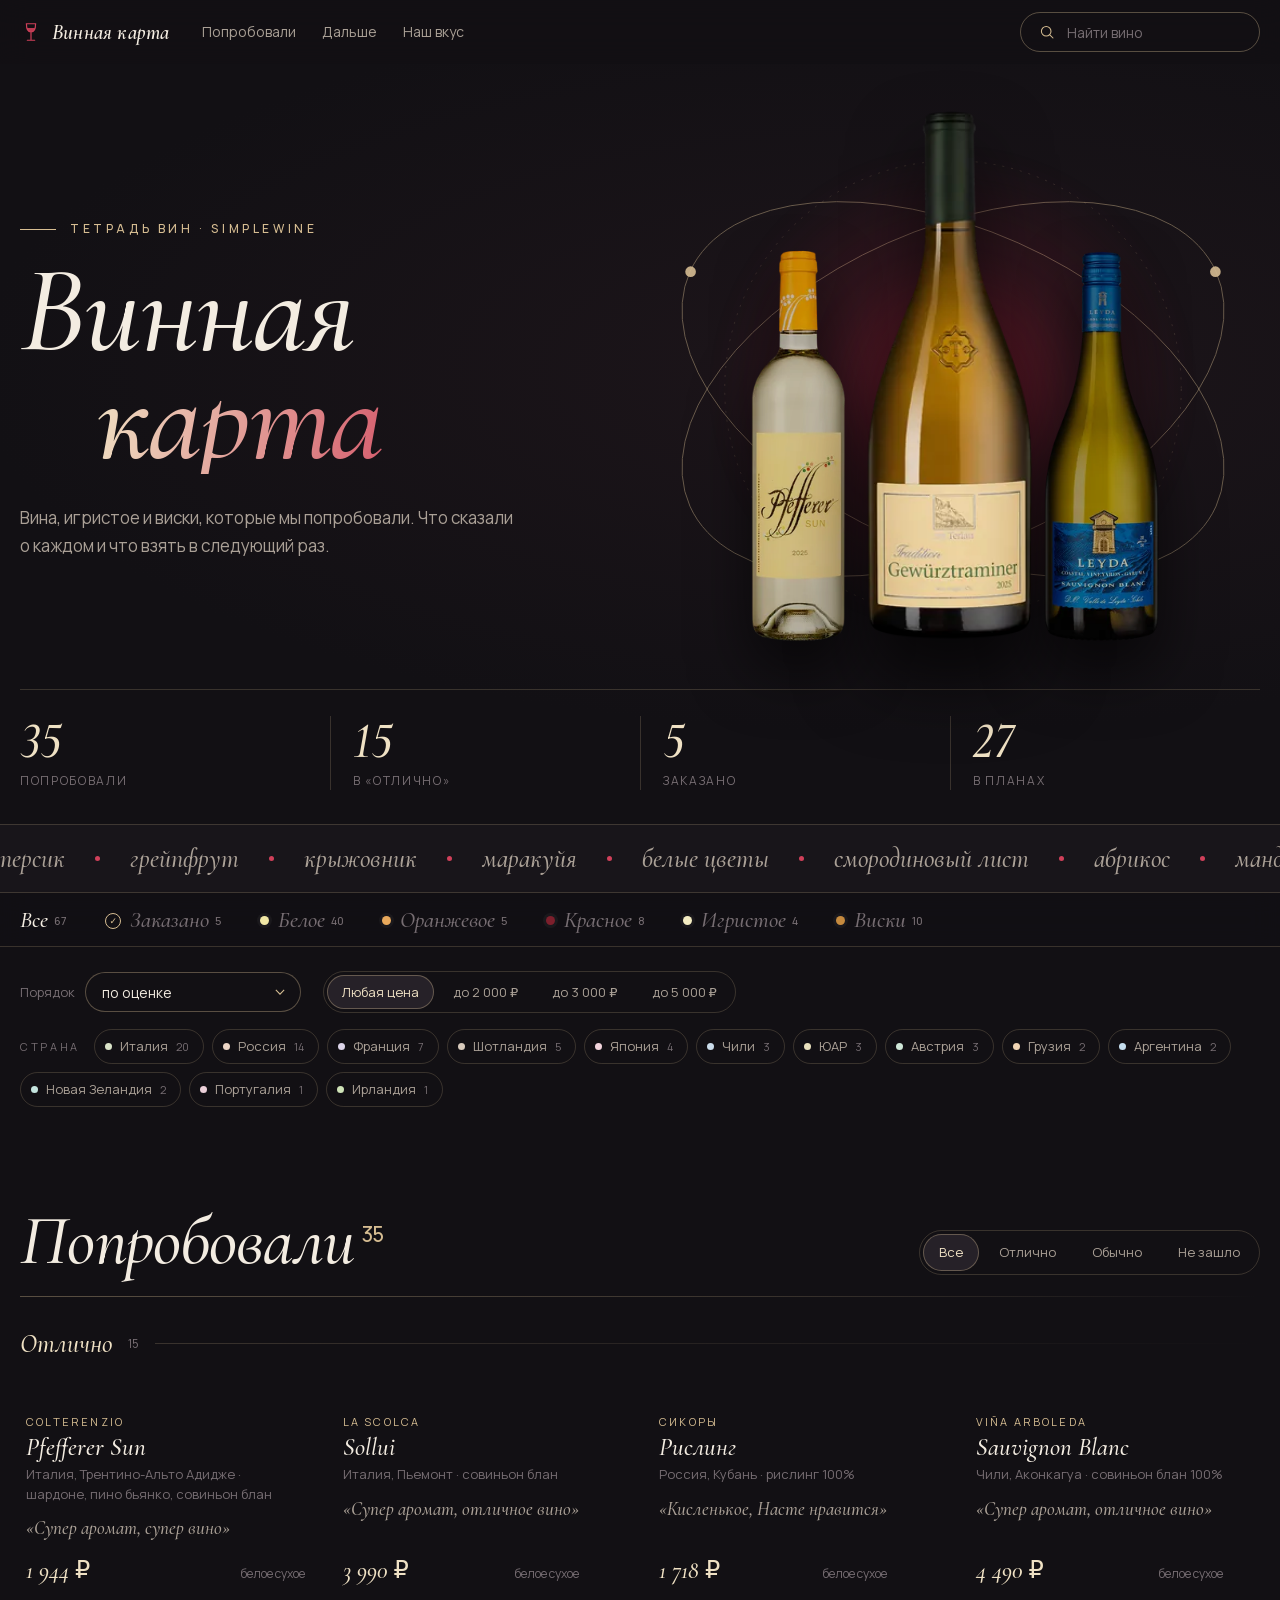
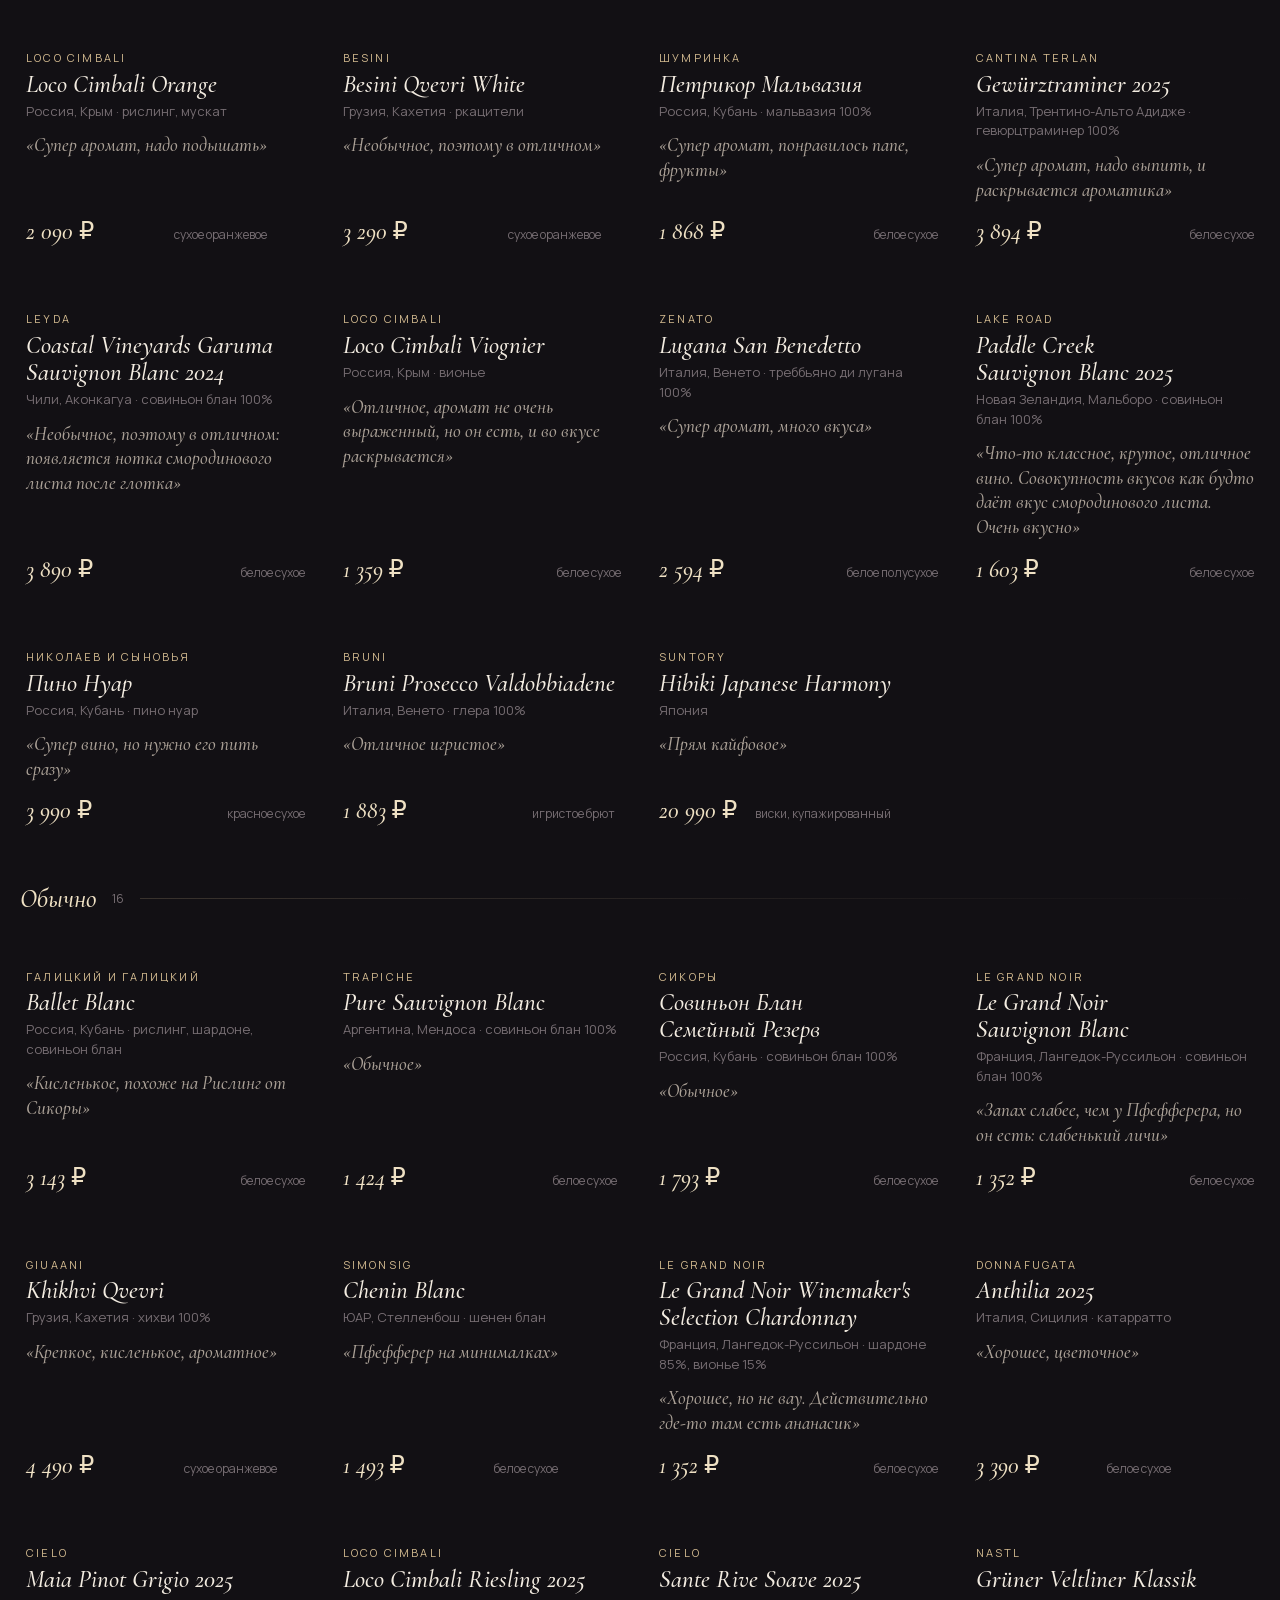
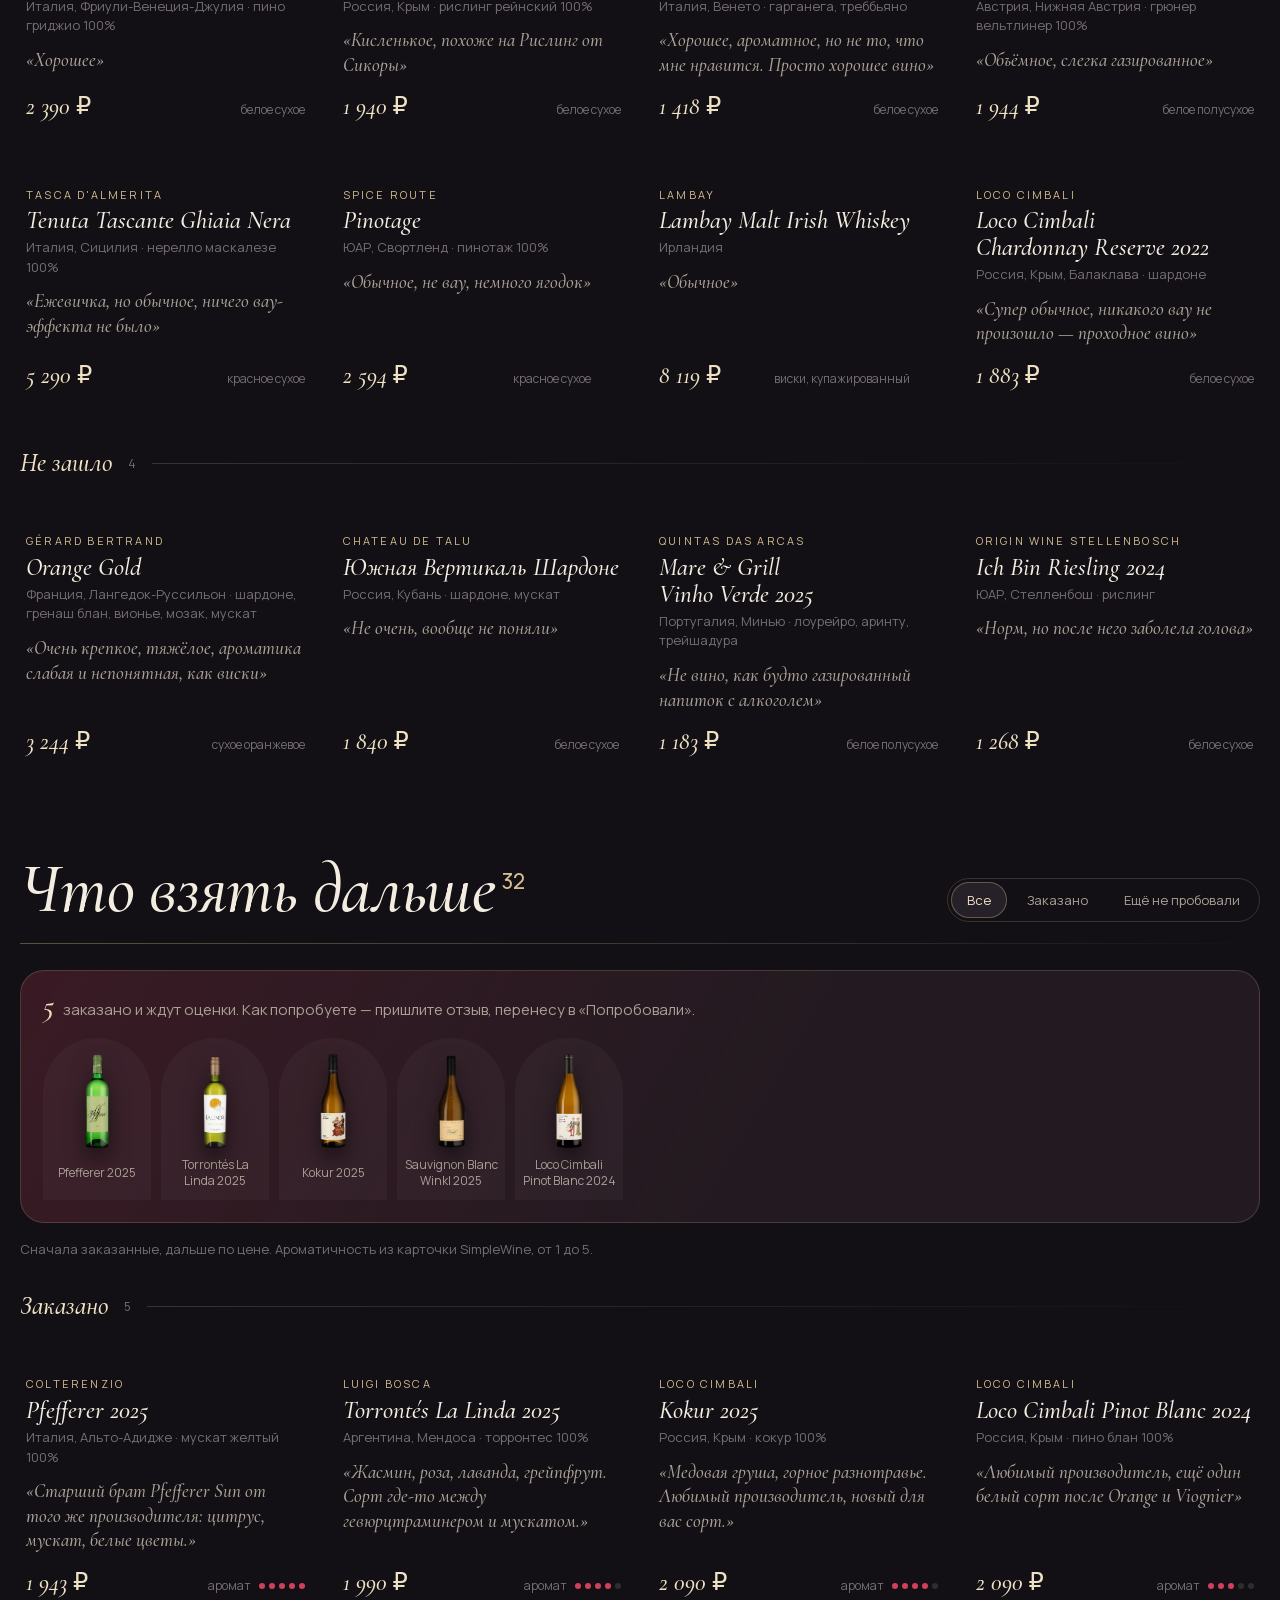
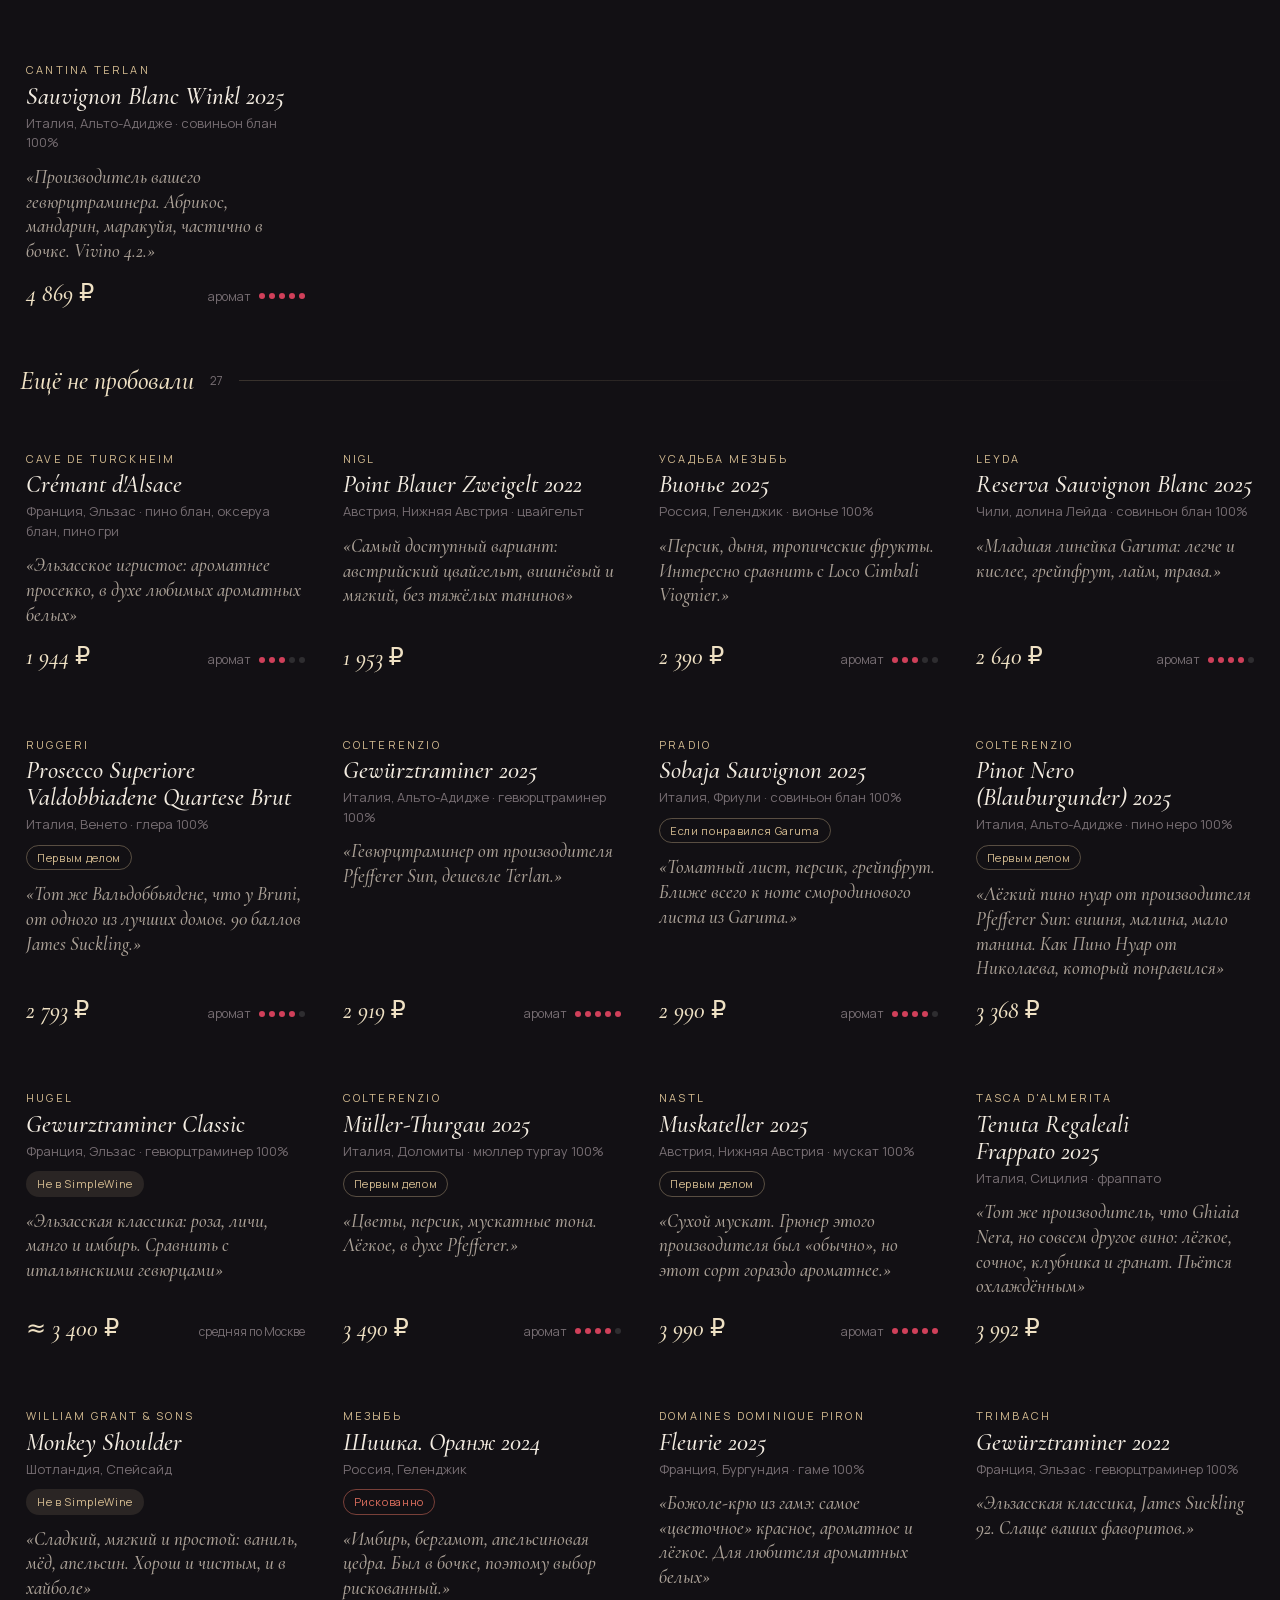
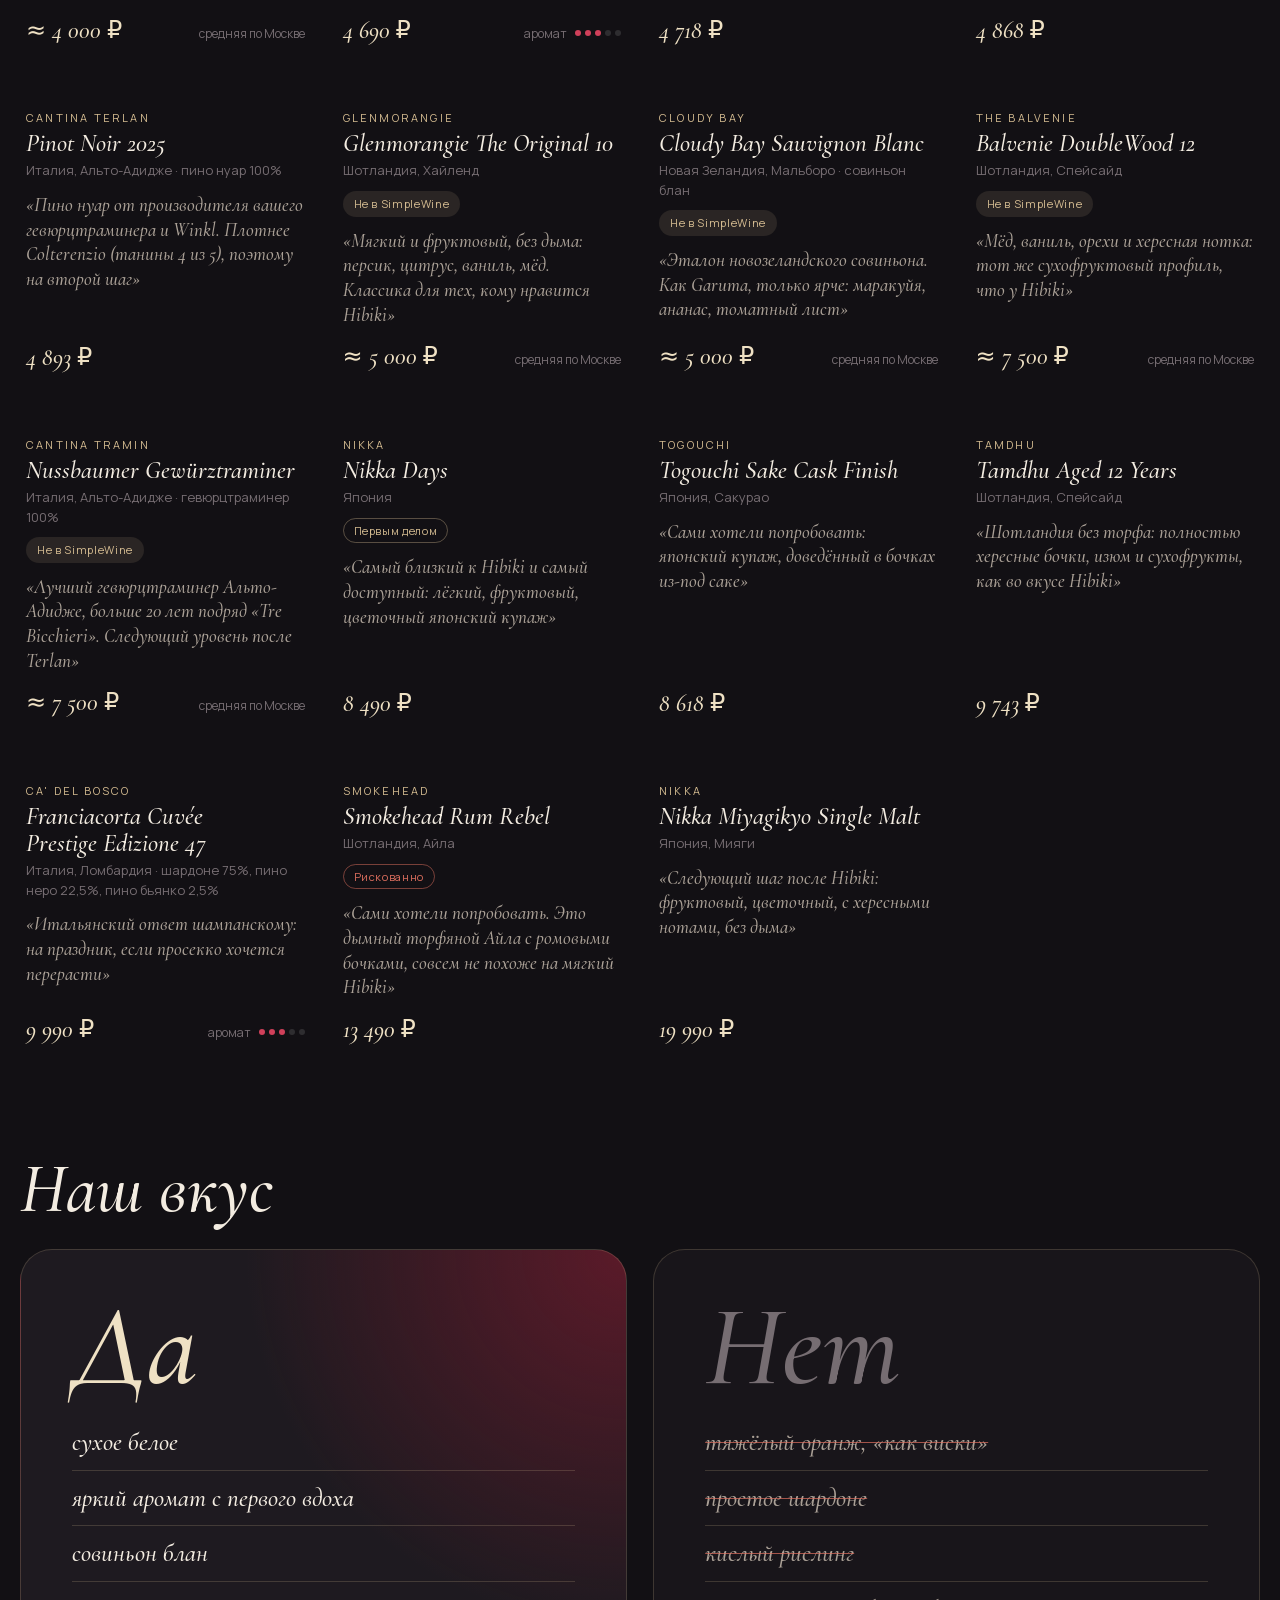
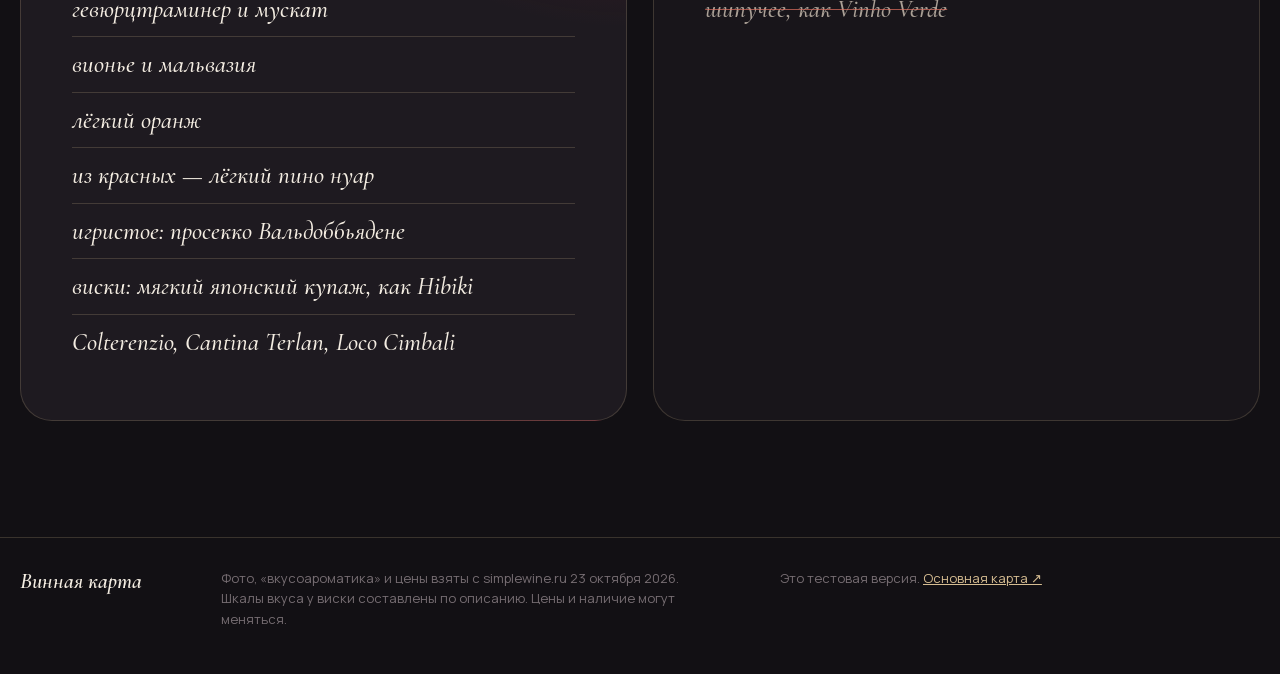
==== test/index.html @ 962bd0fb "Тестовый вариант «Рубин» в /test/: тёмный фон, рубиновое свечение, арки и орбиты Основная карта не т" ====
<!doctype html>
<html lang="ru">
<head>
<meta charset="utf-8">
<meta name="viewport" content="width=device-width, initial-scale=1, viewport-fit=cover">
<title>Винная карта · тест</title>
<meta name="robots" content="noindex">
<meta name="description" content="Тестовая версия тетради вин: тёмная, рубиновая.">
<meta name="theme-color" content="#121014">
<link rel="icon" href="../icons/icon.svg" type="image/svg+xml">
<link rel="icon" href="../icons/favicon-32.png" sizes="32x32" type="image/png">
<link rel="apple-touch-icon" href="../icons/apple-touch-icon.png">
<meta name="apple-mobile-web-app-status-bar-style" content="black-translucent">
<link rel="stylesheet" href="../assets/fonts.css">
<link rel="stylesheet" href="style.css">
</head>
<body>

<header class="bar">
  <div class="bar__in">
    <a class="logo" href="#top"><svg viewBox="0 0 24 24" aria-hidden="true"><path d="M7 3h10c0 6-1.6 9-5 9s-5-3-5-9Z M12 12v8 M8 21h8" fill="none" stroke="currentColor" stroke-width="1.3" stroke-linecap="round"/><path d="M7.6 7.5h8.8c-.5 2.9-1.9 4.5-4.4 4.5s-3.9-1.6-4.4-4.5Z" fill="currentColor" opacity=".9"/></svg>Винная карта</a>
    <nav class="bar__nav" aria-label="Разделы">
      <a href="#tried">Попробовали</a>
      <a href="#next">Дальше</a>
      <a href="#taste">Наш вкус</a>
    </nav>
    <label class="find">
      <svg viewBox="0 0 20 20" aria-hidden="true"><circle cx="9" cy="9" r="6" fill="none" stroke="currentColor" stroke-width="1.3"/><path d="m13.5 13.5 4 4" stroke="currentColor" stroke-width="1.3" stroke-linecap="round"/></svg>
      <input id="q" type="search" placeholder="Найти вино" aria-label="Поиск по сорту, стране, винодельне">
    </label>
  </div>
</header>

<main id="top">
  <section class="hero" aria-label="Винная карта">
    <div class="hero__in">
      <div class="hero__text">
        <p class="eyebrow">Тетрадь вин · SimpleWine</p>
        <h1 class="hero__title">Винная<br><em>карта</em></h1>
        <p class="hero__lede">Вина, игристое и&nbsp;виски, которые мы попробовали. Что сказали о&nbsp;каждом и&nbsp;что взять в&nbsp;следующий раз.</p>
      </div>
      <div class="hero__stage">
        <svg class="orbits" viewBox="0 0 600 600" aria-hidden="true">
          <g class="orbits__spin">
            <ellipse cx="300" cy="300" rx="270" ry="150" transform="rotate(-24 300 300)"/>
            <ellipse cx="300" cy="300" rx="270" ry="150" transform="rotate(24 300 300)"/>
            <circle cx="300" cy="300" r="214" class="orbits__thin"/>
            <circle cx="54" cy="190" r="5" class="orbits__dot"/>
            <circle cx="546" cy="190" r="5" class="orbits__dot"/>
            <circle cx="300" cy="86" r="3.5" class="orbits__dot"/>
            <circle cx="300" cy="514" r="3.5" class="orbits__dot"/>
          </g>
        </svg>
        <div class="hero__glow" aria-hidden="true"></div>
        <div class="hero__bottles" id="heroBottles"></div>
      </div>
      <dl class="stats">
        <div><dd data-count="tried"></dd><dt>попробовали</dt></div>
        <div><dd data-count="ok"></dd><dt>в «Отлично»</dt></div>
        <div><dd data-count="ord"></dd><dt>заказано</dt></div>
        <div><dd data-count="next"></dd><dt>в планах</dt></div>
      </dl>
    </div>
  </section>

  <div class="ticker" aria-hidden="true"><div class="ticker__track" id="ticker"></div></div>

  <nav class="cats" aria-label="Категории"><div class="cats__in" id="cats" role="group"></div></nav>
  <div class="tools">
    <button type="button" class="tools__country" id="countryToggle" aria-expanded="false" aria-controls="countries">Страна<span id="countryNow"></span><i aria-hidden="true">▾</i></button>
    <label class="tools__sort"><span>Порядок</span>
      <select id="sort">
        <option value="mark">по оценке</option>
        <option value="cheap">сначала дешевле</option>
        <option value="dear">сначала дороже</option>
        <option value="crowd">по рейтингу SimpleWine</option>
      </select>
    </label>
    <div class="tools__price" id="price" role="group" aria-label="Цена">
      <button type="button" data-p="0" aria-pressed="true">Любая<span> цена</span></button>
      <button type="button" data-p="2000" aria-pressed="false">до 2&nbsp;000<span>&nbsp;₽</span></button>
      <button type="button" data-p="3000" aria-pressed="false">до 3&nbsp;000<span>&nbsp;₽</span></button>
      <button type="button" data-p="5000" aria-pressed="false">до 5&nbsp;000<span>&nbsp;₽</span></button>
    </div>
  </div>
  <div class="countries" id="countries" role="group" aria-label="Фильтр по стране"></div>

  <section class="sect" id="tried" aria-labelledby="h-tried">
    <header class="sect__head">
      <h2 id="h-tried">Попробовали<sup data-count="tried"></sup></h2>
      <div class="pills" role="group" aria-label="Фильтр по оценке" data-for="tried">
        <button type="button" data-f="all" aria-pressed="true">Все</button>
        <button type="button" data-f="ok" aria-pressed="false">Отлично</button>
        <button type="button" data-f="mid" aria-pressed="false">Обычно</button>
        <button type="button" data-f="bad" aria-pressed="false">Не зашло</button>
      </div>
    </header>
    <div class="wall" id="wall-tried"></div>
    <p class="none" id="none-tried" hidden>Ничего не нашлось. Попробуйте другой запрос или страну.</p>
  </section>

  <section class="sect" id="next" aria-labelledby="h-next">
    <header class="sect__head">
      <h2 id="h-next">Что взять дальше<sup data-count="plan"></sup></h2>
      <div class="pills" role="group" aria-label="Фильтр по статусу" data-for="next">
        <button type="button" data-f="all" aria-pressed="true">Все</button>
        <button type="button" data-f="ord" aria-pressed="false">Заказано</button>
        <button type="button" data-f="next" aria-pressed="false">Ещё не пробовали</button>
      </div>
    </header>
    <div class="await" id="await"></div>
    <p class="sect__note">Сначала заказанные, дальше по цене. Ароматичность из карточки SimpleWine, от 1 до 5.</p>
    <div class="wall" id="wall-next"></div>
    <p class="none" id="none-next" hidden>Ничего не нашлось. Попробуйте другой запрос или страну.</p>
  </section>

  <section class="taste" id="taste" aria-labelledby="h-taste">
    <h2 id="h-taste" class="taste__h">Наш вкус</h2>
    <div class="taste__col taste__col--yes">
      <p class="taste__big">Да</p>
      <ul>
        <li>сухое белое</li><li>яркий аромат с первого вдоха</li><li>совиньон блан</li><li>гевюрцтраминер и мускат</li><li>вионье и мальвазия</li><li>лёгкий оранж</li><li>из красных — лёгкий пино нуар</li><li>игристое: просекко Вальдоббьядене</li><li>виски: мягкий японский купаж, как Hibiki</li><li>Colterenzio, Cantina Terlan, Loco Cimbali</li>
      </ul>
    </div>
    <div class="taste__col taste__col--no">
      <p class="taste__big">Нет</p>
      <ul>
        <li>тяжёлый оранж, «как виски»</li><li>простое шардоне</li><li>кислый рислинг</li><li>шипучее, как Vinho Verde</li>
      </ul>
    </div>
  </section>

  <footer class="end">
    <p class="end__mark">Винная карта</p>
    <p>Фото, «вкусоароматика» и цены взяты с simplewine.ru 23&nbsp;октября 2026. Шкалы вкуса у виски составлены по описанию. Цены и наличие могут меняться.</p>
    <p class="end__test">Это тестовая версия. <a href="../">Основная карта ↗</a></p>
  </footer>
</main>

<div class="sheet" id="sheet" hidden>
  <div class="sheet__scrim" data-close></div>
  <article class="sheet__card" role="dialog" aria-modal="true" aria-labelledby="sheetName">
    <div class="sheet__top">
      <div class="sheet__nav">
        <button type="button" id="sheetPrev" aria-label="Предыдущее вино">‹</button>
        <span id="sheetPos"></span>
        <button type="button" id="sheetNext" aria-label="Следующее вино">›</button>
      </div>
      <button class="sheet__x" type="button" data-close aria-label="Закрыть">×</button>
    </div>
    <div class="sheet__media" id="sheetMedia">
      <div class="sheet__main"><img id="sheetImg" alt=""></div>
      <div class="sheet__views" id="sheetViews"></div>
    </div>
    <div class="sheet__info" id="sheetInfo"></div>
  </article>
</div>

<script src="../assets/wines.js"></script>
<script>
  // Тест лежит в подпапке: картинки берём из общей ../img/, логику — из основного app.js.
  (window.WINES || []).forEach(function (w) {
    for (var k in w.img) if (w.img[k] && !/^(https?:|\.\.\/)/.test(w.img[k])) w.img[k] = '../' + w.img[k];
  });
</script>
<script src="../assets/app.js"></script>
</body>
</html>
---- assets/fonts.css ----
/* Шрифты лежат на самом сайте: без Google Fonts страница не ждёт внешний сервер (на айфоне с VPN был белый экран) */
@font-face {
  font-family: 'Cormorant Garamond';
  font-style: italic;
  font-weight: 500;
  font-display: swap;
  src: url(../fonts/cormorant-cyrillic-0.woff2) format('woff2');
  unicode-range: U+0301, U+0400-045F, U+0490-0491, U+04B0-04B1, U+2116;
}
@font-face {
  font-family: 'Cormorant Garamond';
  font-style: italic;
  font-weight: 500;
  font-display: swap;
  src: url(../fonts/cormorant-latin-1.woff2) format('woff2');
  unicode-range: U+0000-00FF, U+0131, U+0152-0153, U+02BB-02BC, U+02C6, U+02DA, U+02DC, U+0304, U+0308, U+0329, U+2000-206F, U+20AC, U+2122, U+2191, U+2193, U+2212, U+2215, U+FEFF, U+FFFD;
}
@font-face {
  font-family: 'Cormorant Garamond';
  font-style: italic;
  font-weight: 600;
  font-display: swap;
  src: url(../fonts/cormorant-cyrillic-0.woff2) format('woff2');
  unicode-range: U+0301, U+0400-045F, U+0490-0491, U+04B0-04B1, U+2116;
}
@font-face {
  font-family: 'Cormorant Garamond';
  font-style: italic;
  font-weight: 600;
  font-display: swap;
  src: url(../fonts/cormorant-latin-1.woff2) format('woff2');
  unicode-range: U+0000-00FF, U+0131, U+0152-0153, U+02BB-02BC, U+02C6, U+02DA, U+02DC, U+0304, U+0308, U+0329, U+2000-206F, U+20AC, U+2122, U+2191, U+2193, U+2212, U+2215, U+FEFF, U+FFFD;
}
@font-face {
  font-family: 'Manrope';
  font-style: normal;
  font-weight: 400;
  font-display: swap;
  src: url(../fonts/manrope-cyrillic-2.woff2) format('woff2');
  unicode-range: U+0301, U+0400-045F, U+0490-0491, U+04B0-04B1, U+2116;
}
@font-face {
  font-family: 'Manrope';
  font-style: normal;
  font-weight: 400;
  font-display: swap;
  src: url(../fonts/manrope-latin-3.woff2) format('woff2');
  unicode-range: U+0000-00FF, U+0131, U+0152-0153, U+02BB-02BC, U+02C6, U+02DA, U+02DC, U+0304, U+0308, U+0329, U+2000-206F, U+20AC, U+2122, U+2191, U+2193, U+2212, U+2215, U+FEFF, U+FFFD;
}
@font-face {
  font-family: 'Manrope';
  font-style: normal;
  font-weight: 500;
  font-display: swap;
  src: url(../fonts/manrope-cyrillic-2.woff2) format('woff2');
  unicode-range: U+0301, U+0400-045F, U+0490-0491, U+04B0-04B1, U+2116;
}
@font-face {
  font-family: 'Manrope';
  font-style: normal;
  font-weight: 500;
  font-display: swap;
  src: url(../fonts/manrope-latin-3.woff2) format('woff2');
  unicode-range: U+0000-00FF, U+0131, U+0152-0153, U+02BB-02BC, U+02C6, U+02DA, U+02DC, U+0304, U+0308, U+0329, U+2000-206F, U+20AC, U+2122, U+2191, U+2193, U+2212, U+2215, U+FEFF, U+FFFD;
}
@font-face {
  font-family: 'Manrope';
  font-style: normal;
  font-weight: 600;
  font-display: swap;
  src: url(../fonts/manrope-cyrillic-2.woff2) format('woff2');
  unicode-range: U+0301, U+0400-045F, U+0490-0491, U+04B0-04B1, U+2116;
}
@font-face {
  font-family: 'Manrope';
  font-style: normal;
  font-weight: 600;
  font-display: swap;
  src: url(../fonts/manrope-latin-3.woff2) format('woff2');
  unicode-range: U+0000-00FF, U+0131, U+0152-0153, U+02BB-02BC, U+02C6, U+02DA, U+02DC, U+0304, U+0308, U+0329, U+2000-206F, U+20AC, U+2122, U+2191, U+2193, U+2212, U+2215, U+FEFF, U+FFFD;
}
@font-face {
  font-family: 'Manrope';
  font-style: normal;
  font-weight: 700;
  font-display: swap;
  src: url(../fonts/manrope-cyrillic-2.woff2) format('woff2');
  unicode-range: U+0301, U+0400-045F, U+0490-0491, U+04B0-04B1, U+2116;
}
@font-face {
  font-family: 'Manrope';
  font-style: normal;
  font-weight: 700;
  font-display: swap;
  src: url(../fonts/manrope-latin-3.woff2) format('woff2');
  unicode-range: U+0000-00FF, U+0131, U+0152-0153, U+02BB-02BC, U+02C6, U+02DA, U+02DC, U+0304, U+0308, U+0329, U+2000-206F, U+20AC, U+2122, U+2191, U+2193, U+2212, U+2215, U+FEFF, U+FFFD;
}
@font-face {
  font-family: 'Unbounded';
  font-style: normal;
  font-weight: 400;
  font-display: swap;
  src: url(../fonts/unbounded-cyrillic-4.woff2) format('woff2');
  unicode-range: U+0301, U+0400-045F, U+0490-0491, U+04B0-04B1, U+2116;
}
@font-face {
  font-family: 'Unbounded';
  font-style: normal;
  font-weight: 400;
  font-display: swap;
  src: url(../fonts/unbounded-latin-5.woff2) format('woff2');
  unicode-range: U+0000-00FF, U+0131, U+0152-0153, U+02BB-02BC, U+02C6, U+02DA, U+02DC, U+0304, U+0308, U+0329, U+2000-206F, U+20AC, U+2122, U+2191, U+2193, U+2212, U+2215, U+FEFF, U+FFFD;
}
@font-face {
  font-family: 'Unbounded';
  font-style: normal;
  font-weight: 600;
  font-display: swap;
  src: url(../fonts/unbounded-cyrillic-4.woff2) format('woff2');
  unicode-range: U+0301, U+0400-045F, U+0490-0491, U+04B0-04B1, U+2116;
}
@font-face {
  font-family: 'Unbounded';
  font-style: normal;
  font-weight: 600;
  font-display: swap;
  src: url(../fonts/unbounded-latin-5.woff2) format('woff2');
  unicode-range: U+0000-00FF, U+0131, U+0152-0153, U+02BB-02BC, U+02C6, U+02DA, U+02DC, U+0304, U+0308, U+0329, U+2000-206F, U+20AC, U+2122, U+2191, U+2193, U+2212, U+2215, U+FEFF, U+FFFD;
}
@font-face {
  font-family: 'Unbounded';
  font-style: normal;
  font-weight: 800;
  font-display: swap;
  src: url(../fonts/unbounded-cyrillic-4.woff2) format('woff2');
  unicode-range: U+0301, U+0400-045F, U+0490-0491, U+04B0-04B1, U+2116;
}
@font-face {
  font-family: 'Unbounded';
  font-style: normal;
  font-weight: 800;
  font-display: swap;
  src: url(../fonts/unbounded-latin-5.woff2) format('woff2');
  unicode-range: U+0000-00FF, U+0131, U+0152-0153, U+02BB-02BC, U+02C6, U+02DA, U+02DC, U+0304, U+0308, U+0329, U+2000-206F, U+20AC, U+2122, U+2191, U+2193, U+2212, U+2215, U+FEFF, U+FFFD;
}
---- test/style.css ----
/* Винная карта · тест «Рубин».
   Тёмный вечер, рубиновое свечение за бутылкой, тонкие шампань-линии.
   Формы мягкие: арки, эллипсы, никаких острых рамок. */
:root {
  --night: #121014;
  --night-2: #18151a;
  --panel: #1e1a20;
  --panel-2: #262128;
  --ruby: #9b1b33;
  --ruby-hi: #d0405a;
  --glow: rgba(165, 26, 52, .62);
  --champ: #d6bd92;
  --champ-2: #efe1c4;
  --cream: #f3ece1;
  --muted: #aaa096;
  --dim: #766d72;
  --rule: rgba(214, 189, 146, .2);
  --rule-2: rgba(214, 189, 146, .36);
  /* имена, которые использует общий app.js */
  --ink-3: var(--dim);
  --bottle: var(--champ);
  --ok: #e6c77d;
  --mid: #b9aea2;
  --bad: #e0705f;
  --serif: "Cormorant Garamond", "Segoe UI", -apple-system, system-ui, serif;
  --sans: "Manrope", "Segoe UI", system-ui, -apple-system, sans-serif;
  --gl: max(20px, env(safe-area-inset-left, 0px));
  --gr: max(20px, env(safe-area-inset-right, 0px));
  --arch: 999px 999px 20px 20px;
  --ease: cubic-bezier(.22, .7, .12, 1);
  color-scheme: dark;
}

*, *::before, *::after { box-sizing: border-box; }
[hidden] { display: none !important; }
html { scroll-behavior: smooth; scroll-padding-top: 140px; }
body { margin: 0; background: var(--night); color: var(--cream); font: 400 16px/1.6 var(--sans); -webkit-font-smoothing: antialiased; overflow-x: hidden; }
img { max-width: 100%; display: block; }
a { color: inherit; }
button { font: inherit; color: inherit; }
:focus-visible { outline: 1px solid var(--champ); outline-offset: 4px; border-radius: 6px; }
.sr { position: absolute; width: 1px; height: 1px; overflow: hidden; clip: rect(0 0 0 0); white-space: nowrap; }

/* ---------- верхняя панель ---------- */
.bar { position: sticky; top: 0; z-index: 30; padding-top: env(safe-area-inset-top, 0px); background: rgba(18, 16, 20, .78); backdrop-filter: blur(14px); -webkit-backdrop-filter: blur(14px); transition: box-shadow .4s; }
.bar.is-stuck { box-shadow: 0 1px 0 var(--rule); }
.bar__in { display: flex; align-items: center; gap: 32px; min-height: 64px; padding: 0 var(--gr) 0 var(--gl); max-width: 1320px; margin: 0 auto; }
.logo { display: flex; align-items: center; gap: 10px; font: 600 21px/1 var(--serif); letter-spacing: .01em; text-decoration: none; white-space: nowrap; color: var(--cream); }
.logo svg { width: 22px; height: 22px; color: var(--ruby-hi); }
.bar__nav { display: flex; gap: 26px; }
.bar__nav a { position: relative; text-decoration: none; font-size: 14px; color: var(--muted); transition: color .3s; }
.bar__nav a::after { content: ""; position: absolute; left: 0; right: 0; bottom: -6px; height: 1px; background: linear-gradient(90deg, transparent, var(--champ), transparent); opacity: 0; transition: opacity .3s; }
.bar__nav a:hover { color: var(--cream); }
.bar__nav a:hover::after { opacity: 1; }
.find { margin-left: auto; display: flex; align-items: center; gap: 10px; height: 40px; width: 240px; padding: 0 18px; border-radius: 999px; border: 1px solid var(--rule-2); color: var(--champ); min-width: 0; transition: border-color .3s, background .3s; }
.find svg { width: 16px; height: 16px; flex: none; }
.find input { width: 100%; min-width: 0; border: 0; outline: 0; background: none; color: var(--cream); font: 400 14px var(--sans); }
.find input::placeholder { color: var(--dim); }
.find:focus-within { border-color: var(--champ); background: rgba(214, 189, 146, .05); }

/* ---------- первый экран ---------- */
.hero { position: relative; overflow: hidden; padding: 0 var(--gr) 0 var(--gl); background: radial-gradient(120% 80% at 70% 40%, #1d151a 0%, var(--night) 60%); }
.hero__in {
  position: relative; max-width: 1320px; margin: 0 auto; min-height: min(760px, calc(100svh - 64px));
  display: grid; grid-template-columns: minmax(0, 1fr) minmax(0, 1.05fr); grid-template-rows: 1fr auto; align-items: center; column-gap: 40px;
}
.hero__text { padding: 56px 0 24px; }
.eyebrow { margin: 0 0 22px; font: 500 12px/1 var(--sans); letter-spacing: .3em; text-transform: uppercase; color: var(--champ); display: flex; align-items: center; gap: 14px; }
.eyebrow::before { content: ""; width: 36px; height: 1px; background: var(--champ); }
.hero__title { margin: 0; font: 500 clamp(64px, 9.6vw, 148px)/.88 var(--serif); letter-spacing: -.015em; color: var(--cream); }
.hero__title em { font-style: normal; display: inline-block; padding-left: .62em; color: var(--champ-2); background: linear-gradient(100deg, var(--champ-2) 20%, var(--ruby-hi) 120%); -webkit-background-clip: text; background-clip: text; -webkit-text-fill-color: transparent; }
.hero__lede { margin: 30px 0 0; max-width: 30em; color: var(--muted); font-size: 17px; line-height: 1.7; }

.hero__stage { position: relative; align-self: stretch; min-height: 460px; display: grid; place-items: center; }
.hero__glow { position: absolute; left: 50%; top: 52%; width: 78%; aspect-ratio: 1; transform: translate(-50%, -50%); border-radius: 50%; background: radial-gradient(closest-side, var(--glow), rgba(155, 27, 51, .18) 55%, transparent); filter: blur(8px); }
.orbits { position: absolute; left: 50%; top: 52%; width: min(108%, 640px); transform: translate(-50%, -50%); overflow: visible; }
.orbits ellipse, .orbits circle { fill: none; stroke: var(--champ); stroke-width: 1; opacity: .42; vector-effect: non-scaling-stroke; }
.orbits .orbits__thin { opacity: .16; stroke-dasharray: 2 7; }
.orbits .orbits__dot { fill: var(--champ); stroke: none; opacity: .9; }
.orbits__spin { transform-origin: 300px 300px; animation: spin 140s linear infinite; }
@keyframes spin { to { transform: rotate(360deg); } }
.hero__bottles { position: relative; z-index: 2; display: flex; align-items: flex-end; justify-content: center; height: min(540px, 70vh); }
.hero__bottles button { height: 100%; border: 0; padding: 0; background: none; cursor: pointer; display: flex; align-items: flex-end; }
.hero__bottles img { height: 74%; width: auto; filter: drop-shadow(0 30px 30px rgba(0, 0, 0, .6)) brightness(.82); transition: transform .9s var(--ease), filter .6s; }
.hero__bottles button:nth-child(1) { margin-right: -2%; }
.hero__bottles button:nth-child(3) { margin-left: -2%; }
.hero__bottles button:nth-child(2) { position: relative; z-index: 1; }
.hero__bottles button:nth-child(2) img { height: 100%; filter: drop-shadow(0 40px 36px rgba(0, 0, 0, .7)); }
.hero__bottles button:hover img { transform: translateY(-10px); filter: drop-shadow(0 40px 36px rgba(0, 0, 0, .7)) brightness(1); }

.stats { grid-column: 1 / -1; display: grid; grid-template-columns: repeat(4, minmax(0, 1fr)); margin: 0; padding: 26px 0 34px; border-top: 1px solid var(--rule); }
.stats div { display: grid; gap: 4px; padding-left: 22px; border-left: 1px solid var(--rule); }
.stats div:first-child { padding-left: 0; border-left: 0; }
.stats dd { margin: 0; font: 500 clamp(36px, 4vw, 54px)/1 var(--serif); color: var(--champ-2); }
.stats dt { font-size: 12px; letter-spacing: .14em; text-transform: uppercase; color: var(--dim); }

/* ---------- лента ароматов ---------- */
.ticker { overflow: hidden; padding-block: 18px; border-block: 1px solid var(--rule); background: var(--night-2); }
.ticker__track { display: flex; width: max-content; animation: tick 90s linear infinite; }
.ticker__track span { font: 500 clamp(20px, 2.2vw, 26px)/1.2 var(--serif); color: var(--muted); white-space: nowrap; padding-right: 30px; display: flex; align-items: center; gap: 30px; }
.ticker__track span::after { content: ""; width: 5px; height: 5px; border-radius: 50%; background: var(--ruby-hi); }
@keyframes tick { to { transform: translateX(-50%); } }

/* ---------- категории ---------- */
.cats { position: sticky; top: calc(env(safe-area-inset-top, 0px) + 64px); z-index: 25; background: rgba(18, 16, 20, .9); backdrop-filter: blur(14px); -webkit-backdrop-filter: blur(14px); border-bottom: 1px solid var(--rule); }
.cats__in { max-width: 1320px; margin: 0 auto; padding: 0 var(--gr) 0 var(--gl); display: flex; gap: clamp(20px, 3vw, 40px); overflow-x: auto; scrollbar-width: none; }
.cats__in::-webkit-scrollbar { display: none; }
.cats button {
  position: relative; flex: none; display: flex; align-items: center; gap: 9px; padding: 16px 0 14px; border: 0; background: none; cursor: pointer;
  font: 500 clamp(19px, 1.8vw, 23px)/1 var(--serif); color: var(--dim); transition: color .3s;
}
.cats button i { width: 9px; height: 9px; border-radius: 50%; background: var(--c); box-shadow: 0 0 0 3px rgba(255, 255, 255, .04); }
.cats button sup { font: 500 11px var(--sans); color: var(--dim); margin-left: -3px; }
.cats button:hover { color: var(--muted); }
.cats button[aria-pressed="true"] { color: var(--cream); }
.cats button::after { content: ""; position: absolute; left: -6px; right: -6px; bottom: -1px; height: 1px; background: linear-gradient(90deg, transparent, var(--ruby-hi), transparent); transform: scaleX(0); transition: transform .5s var(--ease); }
.cats button[aria-pressed="true"]::after { transform: scaleX(1); }
.cats button i.cats__ord { display: grid; place-items: center; width: 16px; height: 16px; background: none; border: 1px solid var(--champ); color: var(--champ); box-shadow: none; font: 600 9px/1 var(--sans); font-style: normal; }
.only-ord #tried, .only-ord #await, .only-ord #next .pills, .only-ord #next .sect__note { display: none; }
.cats::before, .cats::after { content: ""; position: absolute; top: 0; bottom: 0; width: 48px; z-index: 1; pointer-events: none; opacity: 0; transition: opacity .25s; }
.cats::before { left: 0; background: linear-gradient(90deg, var(--night), transparent); }
.cats::after { right: 0; background: linear-gradient(270deg, var(--night) 30%, transparent); }
.cats.more-l::before, .cats.more-r::after { opacity: 1; }

/* ---------- фильтры ---------- */
.tools { max-width: 1320px; margin: 0 auto; padding: 24px var(--gr) 0 var(--gl); display: flex; flex-wrap: wrap; align-items: center; gap: 10px 22px; }
.tools__country { display: none; align-items: center; gap: 6px; height: 40px; padding: 0 16px; border-radius: 999px; border: 1px solid var(--rule-2); background: none; font-size: 14px; cursor: pointer; }
.tools__country.is-set { border-color: var(--champ); color: var(--champ-2); }
.tools__country i { font-style: normal; font-size: 11px; color: var(--champ); transition: transform .3s; }
.tools__country[aria-expanded="true"] i { transform: rotate(180deg); }
.tools__sort { display: flex; align-items: center; gap: 10px; font-size: 13px; color: var(--dim); }
.tools__sort select { height: 40px; padding: 0 36px 0 16px; border-radius: 999px; border: 1px solid var(--rule-2); background: var(--night) url("data:image/svg+xml,%3Csvg xmlns='http://www.w3.org/2000/svg' viewBox='0 0 12 8'%3E%3Cpath d='M1 1l5 5 5-5' fill='none' stroke='%23d6bd92' stroke-width='1.3'/%3E%3C/svg%3E") no-repeat right 15px center / 10px; font: 400 14px var(--sans); color: var(--cream); -webkit-appearance: none; appearance: none; cursor: pointer; }
.tools__price { display: flex; flex-wrap: wrap; gap: 4px; padding: 3px; border-radius: 999px; border: 1px solid var(--rule); }
.tools__price button { height: 34px; padding: 0 15px; border-radius: 999px; border: 0; background: none; font-size: 13px; color: var(--muted); cursor: pointer; white-space: nowrap; transition: background .3s, color .3s; }
.tools__price button[aria-pressed="true"] { background: var(--panel-2); color: var(--champ-2); box-shadow: inset 0 0 0 1px var(--rule-2); }
.countries { max-width: 1320px; margin: 0 auto; padding: 16px var(--gr) 0 var(--gl); display: flex; flex-wrap: wrap; gap: 8px; }
.countries button { display: inline-flex; align-items: center; gap: 8px; padding: 6px 14px 6px 10px; border-radius: 999px; border: 1px solid var(--rule); background: none; cursor: pointer; font-size: 13px; color: var(--muted); transition: border-color .3s, color .3s; }
.countries button i { width: 7px; height: 7px; border-radius: 50%; background: var(--c); }
.countries button small { color: var(--dim); font-size: 11px; }
.countries button:hover { color: var(--cream); }
.countries button[aria-pressed="true"] { border-color: var(--champ); color: var(--champ-2); }
.filter-label { align-self: center; margin-right: 6px; font-size: 11px; letter-spacing: .24em; text-transform: uppercase; color: var(--dim); }

/* ---------- заказанное ждёт оценки ---------- */
.await { margin-top: 26px; padding: 20px 22px; border-radius: 24px; background: linear-gradient(120deg, rgba(155, 27, 51, .22), rgba(155, 27, 51, .04) 60%), var(--panel); border: 1px solid var(--rule); display: grid; gap: 16px; }
.await:empty { display: none; }
.await__t { margin: 0; color: var(--muted); font-size: 15px; }
.await__t b { font: 500 30px/1 var(--serif); color: var(--champ-2); margin-right: 6px; }
.await__row { display: flex; gap: 10px; overflow-x: auto; scrollbar-width: none; padding-bottom: 2px; }
.await__row::-webkit-scrollbar { display: none; }
.await__row button { flex: none; width: 108px; display: grid; justify-items: center; gap: 8px; padding: 14px 6px 10px; border: 1px solid transparent; border-radius: 999px 999px 16px 16px; background: rgba(255, 255, 255, .03); cursor: pointer; transition: border-color .3s, background .3s; }
.await__row button:hover { border-color: var(--rule-2); background: rgba(155, 27, 51, .14); }
.await__row img { height: 96px; width: auto; filter: drop-shadow(0 10px 10px rgba(0, 0, 0, .5)); }
.await__row span { font-size: 12px; line-height: 1.3; color: var(--muted); text-align: center; display: -webkit-box; -webkit-line-clamp: 2; -webkit-box-orient: vertical; overflow: hidden; }

/* ---------- разделы ---------- */
.sect { max-width: 1320px; margin: 0 auto; padding: clamp(56px, 8vw, 110px) var(--gr) 0 var(--gl); }
.sect__head { display: flex; flex-wrap: wrap; align-items: flex-end; justify-content: space-between; gap: 18px 28px; padding-bottom: 22px; position: relative; }
.sect__head::after { content: ""; position: absolute; left: 0; right: 0; bottom: 0; height: 1px; background: linear-gradient(90deg, var(--rule-2), var(--rule) 60%, transparent); }
.sect h2 { margin: 0; font: 500 clamp(40px, 5.4vw, 76px)/.95 var(--serif); letter-spacing: -.01em; text-wrap: balance; }
.sect h2 sup { font: 500 .3em var(--sans); vertical-align: top; margin-left: .35em; color: var(--champ); position: relative; top: .5em; }
.sect__note { margin: 16px 0 0; color: var(--dim); font-size: 13px; }
.pills { display: flex; flex-wrap: wrap; gap: 4px; padding: 3px; border-radius: 999px; border: 1px solid var(--rule); }
.pills button { padding: 8px 16px; border-radius: 999px; border: 0; background: none; cursor: pointer; font-size: 13px; color: var(--muted); white-space: nowrap; transition: background .3s, color .3s; }
.pills button:hover { color: var(--cream); }
.pills button[aria-pressed="true"] { background: var(--panel-2); color: var(--champ-2); box-shadow: inset 0 0 0 1px var(--rule-2); }

.wall { display: grid; grid-template-columns: repeat(auto-fill, minmax(250px, 1fr)); gap: 48px 26px; padding-top: 34px; }
.wall__group { grid-column: 1 / -1; display: flex; align-items: center; gap: 16px; margin: 14px 0 -10px; font: 500 26px/1 var(--serif); color: var(--champ-2); }
.wall__group:first-child { margin-top: 0; }
.wall__group em { font: 400 12px var(--sans); font-style: normal; color: var(--dim); }
.wall__group::after { content: ""; flex: 1; height: 1px; background: linear-gradient(90deg, var(--rule), transparent); }
.none { padding: 40px 0; color: var(--dim); font: 500 26px var(--serif); }

/* ---------- карточка: бутылка в арке ---------- */
.card { display: flex; flex-direction: column; min-width: 0; padding: 0; border: 0; background: none; text-align: left; cursor: pointer; color: var(--cream); }
.card__plate {
  position: relative; display: block; aspect-ratio: 3 / 4; border-radius: var(--arch); overflow: hidden; isolation: isolate;
  background: radial-gradient(70% 55% at 50% 72%, rgba(165, 26, 52, .5), rgba(165, 26, 52, .1) 60%, transparent 80%), linear-gradient(180deg, var(--panel-2), var(--panel));
  box-shadow: inset 0 0 0 1px var(--rule);
  transition: box-shadow .5s;
}
.card__plate::before { content: ""; position: absolute; inset: 9px; border-radius: inherit; border: 1px solid var(--rule); pointer-events: none; z-index: 1; }
.card__plate::after { content: ""; position: absolute; left: 18%; right: 18%; bottom: 15%; height: 7%; border-radius: 50%; background: radial-gradient(closest-side, rgba(0, 0, 0, .55), transparent); z-index: -1; }
.card__bottle { position: absolute; left: 50%; bottom: 17%; height: 68%; width: auto; max-width: none; transform: translateX(-50%); filter: drop-shadow(0 18px 16px rgba(0, 0, 0, .55)); transition: transform .9s var(--ease); }
.card__glass { position: absolute; inset: 0; width: 100%; height: 100%; object-fit: contain; padding: 14% 10% 8%; background: #fff; z-index: 2; clip-path: inset(100% 0 0 0 round 999px 999px 20px 20px); transition: clip-path .7s var(--ease); }
.card__glass--photo { object-fit: cover; padding: 0; }
@media (hover: hover) {
  .card:hover .card__plate { box-shadow: inset 0 0 0 1px var(--rule-2); }
  .card:hover .card__glass, .card:focus-visible .card__glass { clip-path: inset(0 0 0 0 round 999px 999px 20px 20px); }
  .card:hover .card__bottle { transform: translateX(-50%) translateY(-8px); }
}
.stamp {
  position: absolute; left: 50%; bottom: 14px; transform: translateX(-50%); z-index: 3; white-space: nowrap;
  padding: 5px 12px; border-radius: 999px; background: rgba(18, 16, 20, .72); backdrop-filter: blur(6px); -webkit-backdrop-filter: blur(6px);
  border: 1px solid currentColor; font: 500 11px/1.2 var(--sans); letter-spacing: .08em; text-transform: uppercase;
}
.stamp > span { display: flex; align-items: center; gap: 6px; }
.stamp b { font-weight: 500; font-size: 12px; letter-spacing: 0; }
.stamp--ok { color: var(--ok); } .stamp--mid { color: var(--mid); } .stamp--bad { color: var(--bad); }
.stamp--ord { color: var(--champ-2); background: rgba(155, 27, 51, .8); border-color: transparent; }
.stamp--next { color: var(--champ); }
.stamp br, .stamp--next > span { word-break: keep-all; }
.peek { position: absolute; left: 50%; top: 20px; transform: translateX(-50%); z-index: 3; font-size: 11px; letter-spacing: .14em; text-transform: uppercase; color: var(--dim); white-space: nowrap; transition: opacity .4s; }
.card:hover .peek { opacity: 0; }
@media (hover: none) { .peek { display: none; } }
.card__body { flex: 1; display: flex; flex-direction: column; gap: 4px; padding: 18px 6px 0; }
.card__producer { font-size: 11px; letter-spacing: .2em; text-transform: uppercase; color: var(--champ); }
.card__name { font: 500 25px/1.08 var(--serif); text-wrap: balance; color: var(--cream); }
.card__meta { font-size: 13px; line-height: 1.5; color: var(--dim); }
.card__note { margin-top: 8px; font: 500 19px/1.3 var(--serif); color: var(--muted); }
.card__tag { align-self: flex-start; margin-top: 6px; padding: 3px 10px; border-radius: 999px; border: 1px solid var(--rule-2); font-size: 11px; letter-spacing: .06em; color: var(--champ); }
.card__tag--off { border-color: transparent; background: rgba(214, 189, 146, .12); }
.card__tag--risk { border-color: rgba(224, 112, 95, .5); color: var(--bad); }
.card__foot { margin-top: auto; padding-top: 14px; display: flex; align-items: baseline; justify-content: space-between; gap: 10px; }
.price, .sheet__price, .where b, .stats dd { font-variant-numeric: lining-nums; }
.price { font: 500 24px/1 var(--serif); color: var(--champ-2); white-space: nowrap; }
.offsite { font-size: 12px; color: var(--dim); }
.sugar { font-size: 12px; color: var(--dim); }
.aroma { display: inline-flex; align-items: center; gap: 8px; font-size: 12px; color: var(--dim); }
.dots { display: inline-flex; gap: 4px; }
.dots i { width: 6px; height: 6px; border-radius: 50%; background: rgba(255, 255, 255, .12); }
.dots i.on { background: var(--ruby-hi); }
.card--bad .card__bottle { filter: grayscale(.7) brightness(.7) drop-shadow(0 18px 16px rgba(0, 0, 0, .5)); }
.card--bad .card__plate { background: linear-gradient(180deg, var(--panel-2), var(--panel)); }

/* ---------- наш вкус ---------- */
.taste { max-width: 1320px; margin: clamp(70px, 9vw, 130px) auto 0; padding: 0 var(--gr) 0 var(--gl); display: grid; grid-template-columns: 1fr 1fr; gap: 26px; }
.taste__h { grid-column: 1 / -1; margin: 0; font: 500 clamp(40px, 5.4vw, 76px)/.95 var(--serif); }
.taste__col { position: relative; overflow: hidden; border-radius: 32px; padding: clamp(28px, 4vw, 52px); min-width: 0; border: 1px solid var(--rule); }
.taste__col--yes { background: radial-gradient(90% 70% at 100% 0%, rgba(165, 26, 52, .45), transparent 70%), var(--panel); }
.taste__col--no { background: var(--night-2); }
.taste__big { margin: 0 0 22px; font: 500 clamp(72px, 9vw, 132px)/.8 var(--serif); color: var(--champ-2); }
.taste__col--no .taste__big { color: var(--dim); }
.taste ul { list-style: none; margin: 0; padding: 0; display: grid; }
.taste li { font: 500 clamp(20px, 2vw, 25px)/1.3 var(--serif); padding: 11px 0; border-bottom: 1px solid var(--rule); }
.taste li:last-child { border-bottom: 0; }
.taste__col--no li { color: var(--muted); text-decoration: line-through; text-decoration-color: rgba(224, 112, 95, .7); text-decoration-thickness: 1px; }

.end { max-width: 1320px; margin: clamp(70px, 9vw, 130px) auto 0; padding: 30px var(--gr) calc(44px + env(safe-area-inset-bottom, 0px)) var(--gl); border-top: 1px solid var(--rule); display: flex; flex-wrap: wrap; justify-content: space-between; gap: 12px 40px; color: var(--dim); font-size: 13px; }
.end p { margin: 0; max-width: 60ch; }
.end__mark { font: 600 22px var(--serif) !important; color: var(--cream); }
.end__test { width: 100%; }
.end__test a { color: var(--champ); }

/* ---------- окно вина ---------- */
.sheet { position: fixed; inset: 0; z-index: 60; display: grid; place-items: center; padding: max(16px, env(safe-area-inset-top, 0px)) var(--gr) max(16px, env(safe-area-inset-bottom, 0px)) var(--gl); }
.sheet__scrim { position: absolute; inset: 0; background: rgba(8, 6, 9, .72); backdrop-filter: blur(8px); -webkit-backdrop-filter: blur(8px); animation: fade .35s both; }
.sheet__card {
  position: relative; width: min(1060px, 100%); max-height: 100%; overflow: auto; display: grid; grid-template-columns: minmax(0, 1fr) minmax(0, 1.05fr);
  background: linear-gradient(90deg, var(--panel) 48.78%, var(--night-2) 48.78%); border: 1px solid var(--rule); border-radius: 32px; box-shadow: 0 60px 140px -40px rgba(0, 0, 0, .9); animation: pop .55s var(--ease) backwards;
  scrollbar-width: thin; scrollbar-color: var(--panel-2) transparent;
}
.sheet__x { position: absolute; top: 16px; right: 16px; z-index: 3; width: 42px; height: 42px; border-radius: 50%; border: 1px solid var(--rule-2); background: rgba(18, 16, 20, .7); color: var(--champ-2); font-size: 22px; line-height: 1; cursor: pointer; transition: background .3s; }
.sheet__x:hover { background: var(--ruby); }
.sheet__media { position: sticky; top: 0; align-self: start; padding: 24px; display: grid; gap: 14px; align-content: start; background: radial-gradient(80% 50% at 50% 45%, rgba(165, 26, 52, .38), transparent 75%), var(--panel); }
.sheet__main { position: relative; aspect-ratio: 4 / 5; border-radius: var(--arch); display: grid; place-items: center; overflow: hidden; box-shadow: inset 0 0 0 1px var(--rule); }
.sheet__main.is-white { background: #fff; }
.sheet__main img { position: absolute; inset: 0; width: 100%; height: 100%; max-width: none; padding: 10% 6% 5%; object-fit: contain; filter: drop-shadow(0 22px 20px rgba(0, 0, 0, .5)); }
.sheet__main.is-white img, .sheet__main.is-photo img { filter: none; }
.sheet__main.is-photo img { padding: 0; object-fit: cover; }
.sheet__views { display: flex; gap: 4px; padding: 3px; border-radius: 999px; border: 1px solid var(--rule); }
.sheet__views button { flex: 1; padding: 8px 6px; border-radius: 999px; border: 0; background: none; cursor: pointer; font-size: 13px; color: var(--muted); }
.sheet__views button[aria-pressed="true"] { background: var(--panel-2); color: var(--champ-2); box-shadow: inset 0 0 0 1px var(--rule-2); }
.sheet__info { padding: clamp(26px, 4vw, 48px); display: flex; flex-direction: column; gap: 18px; min-width: 0; }
.sheet__info h2 { margin: 4px 0 0; font: 500 clamp(32px, 3.6vw, 46px)/1 var(--serif); text-wrap: balance; padding-right: 44px; }
.sheet__price { margin: -6px 0 0; font: 500 28px/1 var(--serif); color: var(--champ-2); }
.sheet__price small { font: 400 12px var(--sans); color: var(--dim); margin-left: 8px; }
.sheet__note { margin: 0; padding: 4px 0 4px 20px; border-left: 1px solid var(--ruby-hi); font: 500 clamp(23px, 2.3vw, 28px)/1.25 var(--serif); color: var(--cream); }
.who { display: block; margin-bottom: 8px; font: 500 11px/1.2 var(--sans); letter-spacing: .2em; text-transform: uppercase; font-style: normal; color: var(--champ); }
.sheet__note .who { margin-bottom: 6px; }
.prof { display: grid; gap: 10px; padding: 18px 20px; border-radius: 20px; background: var(--panel); border: 1px solid var(--rule); }
.prof__row { display: grid; grid-template-columns: 112px minmax(0, 1fr) 14px; align-items: center; gap: 14px; font-size: 14px; color: var(--muted); }
.prof__bar { display: grid; grid-template-columns: repeat(5, 1fr); gap: 4px; }
.prof__bar i { height: 4px; border-radius: 2px; background: rgba(255, 255, 255, .08); }
.prof__bar i.on { background: linear-gradient(90deg, var(--ruby), var(--ruby-hi)); }
.prof__row b { font: 600 16px var(--serif); text-align: right; color: var(--champ-2); }
.sw p { margin: 0; font-size: 15px; line-height: 1.7; color: var(--muted); }
.expert { margin: 0; padding: 20px 22px; border-radius: 20px; background: linear-gradient(120deg, rgba(155, 27, 51, .25), transparent 70%), var(--panel); border: 1px solid var(--rule); }
.expert p { margin: 0; font: 500 20px/1.35 var(--serif); color: var(--cream); }
.expert footer { margin-top: 10px; font-size: 12px; color: var(--dim); }
.crowd { display: flex; flex-wrap: wrap; align-items: baseline; gap: 8px 12px; }
.crowd__avg { font: 600 22px var(--serif); color: var(--ok); }
.crowd__n { font-size: 13px; color: var(--dim); }
.crowd__tags { display: flex; flex-wrap: wrap; gap: 6px; width: 100%; }
.crowd__tags span { padding: 3px 11px; border-radius: 999px; border: 1px solid var(--rule); font-size: 13px; color: var(--muted); }
.facts { display: grid; grid-template-columns: max-content minmax(0, 1fr); gap: 11px 22px; margin: 0; padding-top: 18px; border-top: 1px solid var(--rule); font-size: 14px; }
.facts dt { color: var(--dim); }
.facts dd { margin: 0; color: var(--cream); }
.fact { border-top: 1px solid var(--rule); padding-top: 14px; }
.fact summary { cursor: pointer; font-size: 14px; color: var(--champ); }
.fact p { margin: 10px 0 0; font-size: 14px; line-height: 1.7; color: var(--muted); }
.where { display: grid; gap: 6px; }
.where a { display: flex; justify-content: space-between; gap: 12px; padding: 11px 16px; border-radius: 14px; border: 1px solid var(--rule); text-decoration: none; font-size: 14px; transition: border-color .3s; }
.where a:hover { border-color: var(--champ); }
.where b { font: 600 16px var(--serif); color: var(--champ-2); white-space: nowrap; }
.where small { color: var(--dim); font-size: 12px; }
.offsite-note { margin: 0; font-size: 13px; line-height: 1.6; color: var(--dim); }
.sheet__acts { display: flex; flex-wrap: wrap; gap: 10px; }
.btn { display: inline-flex; align-items: center; gap: 8px; height: 50px; padding: 0 28px; border-radius: 999px; background: linear-gradient(180deg, var(--ruby-hi), var(--ruby)); color: #fff6ee; font-size: 15px; font-weight: 500; text-decoration: none; border: 0; box-shadow: 0 12px 30px -12px rgba(208, 64, 90, .7); transition: filter .3s; }
.btn:hover { filter: brightness(1.1); }
.btn--ghost { background: none; box-shadow: inset 0 0 0 1px var(--rule-2); color: var(--champ-2); cursor: pointer; }
.btn--ghost:hover { filter: none; box-shadow: inset 0 0 0 1px var(--champ); }
.chip { align-self: flex-start; padding: 5px 13px; border-radius: 999px; font: 500 11px var(--sans); text-transform: uppercase; letter-spacing: .12em; border: 1px solid currentColor; }
.sheet__top { display: contents; }
.sheet__nav { position: absolute; top: 16px; left: 16px; z-index: 3; display: flex; align-items: center; gap: 2px; padding: 3px; border-radius: 999px; background: rgba(18, 16, 20, .7); border: 1px solid var(--rule); }
.sheet__nav button { width: 36px; height: 36px; border-radius: 50%; border: 0; background: none; color: var(--champ-2); font-size: 22px; line-height: 1; cursor: pointer; transition: background .3s; }
.sheet__nav button:hover:not(:disabled) { background: var(--panel-2); }
.sheet__nav button:disabled { opacity: .25; cursor: default; }
.sheet__nav span { min-width: 60px; text-align: center; font-size: 12px; color: var(--muted); }
@keyframes fade { from { opacity: 0; } }
@keyframes pop { from { opacity: 0; transform: translateY(26px) scale(.985); } }

/* ---------- появление ---------- */
.hero__text > * { animation: rise 1.1s var(--ease) both; }
.hero__title { animation-delay: .08s !important; }
.hero__lede { animation-delay: .18s !important; }
.hero__bottles button { animation: rise 1.3s var(--ease) both; }
.hero__bottles button:nth-child(1) { animation-delay: .3s; }
.hero__bottles button:nth-child(2) { animation-delay: .2s; }
.hero__bottles button:nth-child(3) { animation-delay: .4s; }
.orbits, .hero__glow { animation: bloom 1.8s var(--ease) both; }
@keyframes rise { from { transform: translateY(36px); opacity: 0; } }
@keyframes bloom { from { opacity: 0; } }

/* ---------- адаптив ---------- */
@media (max-width: 1000px) {
  .bar__nav { display: none; }
  .taste { grid-template-columns: 1fr; }
}
@media (max-width: 820px) {
  .hero__in { grid-template-columns: 1fr; grid-template-rows: auto; min-height: 0; }
  .hero__text { padding: 40px 0 0; }
  .hero__stage { min-height: 0; height: 400px; margin-top: 8px; }
  .hero__bottles { height: 360px; }
  .orbits { width: 560px; }
  .hero__lede { margin-top: 22px; }
}
@media (max-width: 720px) {
  .tools__country { display: inline-flex; }
  .countries:not(.is-open) { display: none; }
  .countries .filter-label { display: none; }
  .tools__sort { flex: 1; min-width: 0; }
  .tools__sort span { display: none; }
  .tools__sort select { width: 100%; }
  .tools__price { width: 100%; display: grid; grid-template-columns: repeat(4, minmax(0, 1fr)); }
  .sheet { padding: 0; place-items: end stretch; }
  .sheet__card { background: var(--night-2); grid-template-columns: 1fr; border-radius: 28px 28px 0 0; border-bottom: 0; max-height: 92vh; animation-name: up; }
  .sheet__main { aspect-ratio: auto; height: clamp(220px, 34vh, 320px); width: min(260px, 72%); margin: 0 auto; }
  .sheet__top { display: flex; align-items: center; justify-content: space-between; gap: 12px; position: sticky; top: 0; z-index: 4; padding: 16px 14px 10px; background: var(--panel); }
  .sheet__top::before { content: ""; position: absolute; top: 7px; left: 50%; width: 38px; height: 3px; margin-left: -19px; border-radius: 2px; background: var(--rule-2); }
  .sheet__x, .sheet__nav { position: static; }
  .sheet__x { width: 38px; height: 38px; font-size: 20px; margin-left: auto; }
  .sheet__nav button { width: 34px; height: 34px; font-size: 20px; }
  .sheet__media { padding: 0 16px 18px; }
  .sheet__media { position: relative; }
  .sheet__info { padding: 24px 20px calc(30px + env(safe-area-inset-bottom, 0px)); }
  .sheet__info h2 { padding-right: 0; }
}
@keyframes up { from { opacity: 0; transform: translateY(60px); } }
@media (max-width: 560px) {
  :root { --gl: max(16px, env(safe-area-inset-left, 0px)); --gr: max(16px, env(safe-area-inset-right, 0px)); }
  .bar__in { gap: 14px; min-height: 58px; }
  .cats { top: calc(env(safe-area-inset-top, 0px) + 58px); }
  .logo { font-size: 19px; }
  .find { width: auto; flex: 1; max-width: 170px; padding: 0 14px; }
  .hero__title { font-size: clamp(60px, 19vw, 84px); }
  .hero__stage { height: 330px; }
  .hero__bottles { height: 300px; }
  .orbits { width: 470px; }
  .eyebrow { font-size: 11px; letter-spacing: .24em; }
  .stats { padding: 20px 0 26px; }
  .stats div { padding-left: 12px; }
  .stats dd { font-size: 34px; }
  .stats dt { font-size: 9.5px; letter-spacing: .06em; white-space: nowrap; }
  .wall { grid-template-columns: repeat(2, minmax(0, 1fr)); gap: 34px 12px; }
  .card__plate::before { inset: 6px; }
  .card__name { font-size: 20px; }
  .card__note { font-size: 17px; }
  .card__meta { font-size: 12px; }
  .card__producer { font-size: 10px; letter-spacing: .14em; }
  .card__body { padding: 14px 2px 0; }
  .stamp { bottom: 10px; padding: 4px 9px; font-size: 9.5px; letter-spacing: .05em; }
  .stamp--next > span { font-size: 0; }
  .stamp--next > span b { font-size: 11px; }
  .stamp--next > span::after { content: "Попробовать"; font-size: 9.5px; }
  .price { font-size: 21px; }
  .card__foot { flex-direction: column; align-items: flex-start; gap: 6px; }
  .tools__price button { padding: 0 4px; font-size: 12.5px; }
  .tools__price button span { display: none; }
  .sect h2, .taste__h { font-size: clamp(36px, 11vw, 48px); }
  .pills { width: 100%; }
  .pills button { flex: 1; padding: 8px 6px; font-size: 12.5px; }
  .wall__group { font-size: 22px; }
  .taste__col { border-radius: 26px; }
}
@media (prefers-reduced-motion: reduce) {
  *, *::before, *::after { animation: none !important; transition: none !important; }
  html { scroll-behavior: auto; }
}
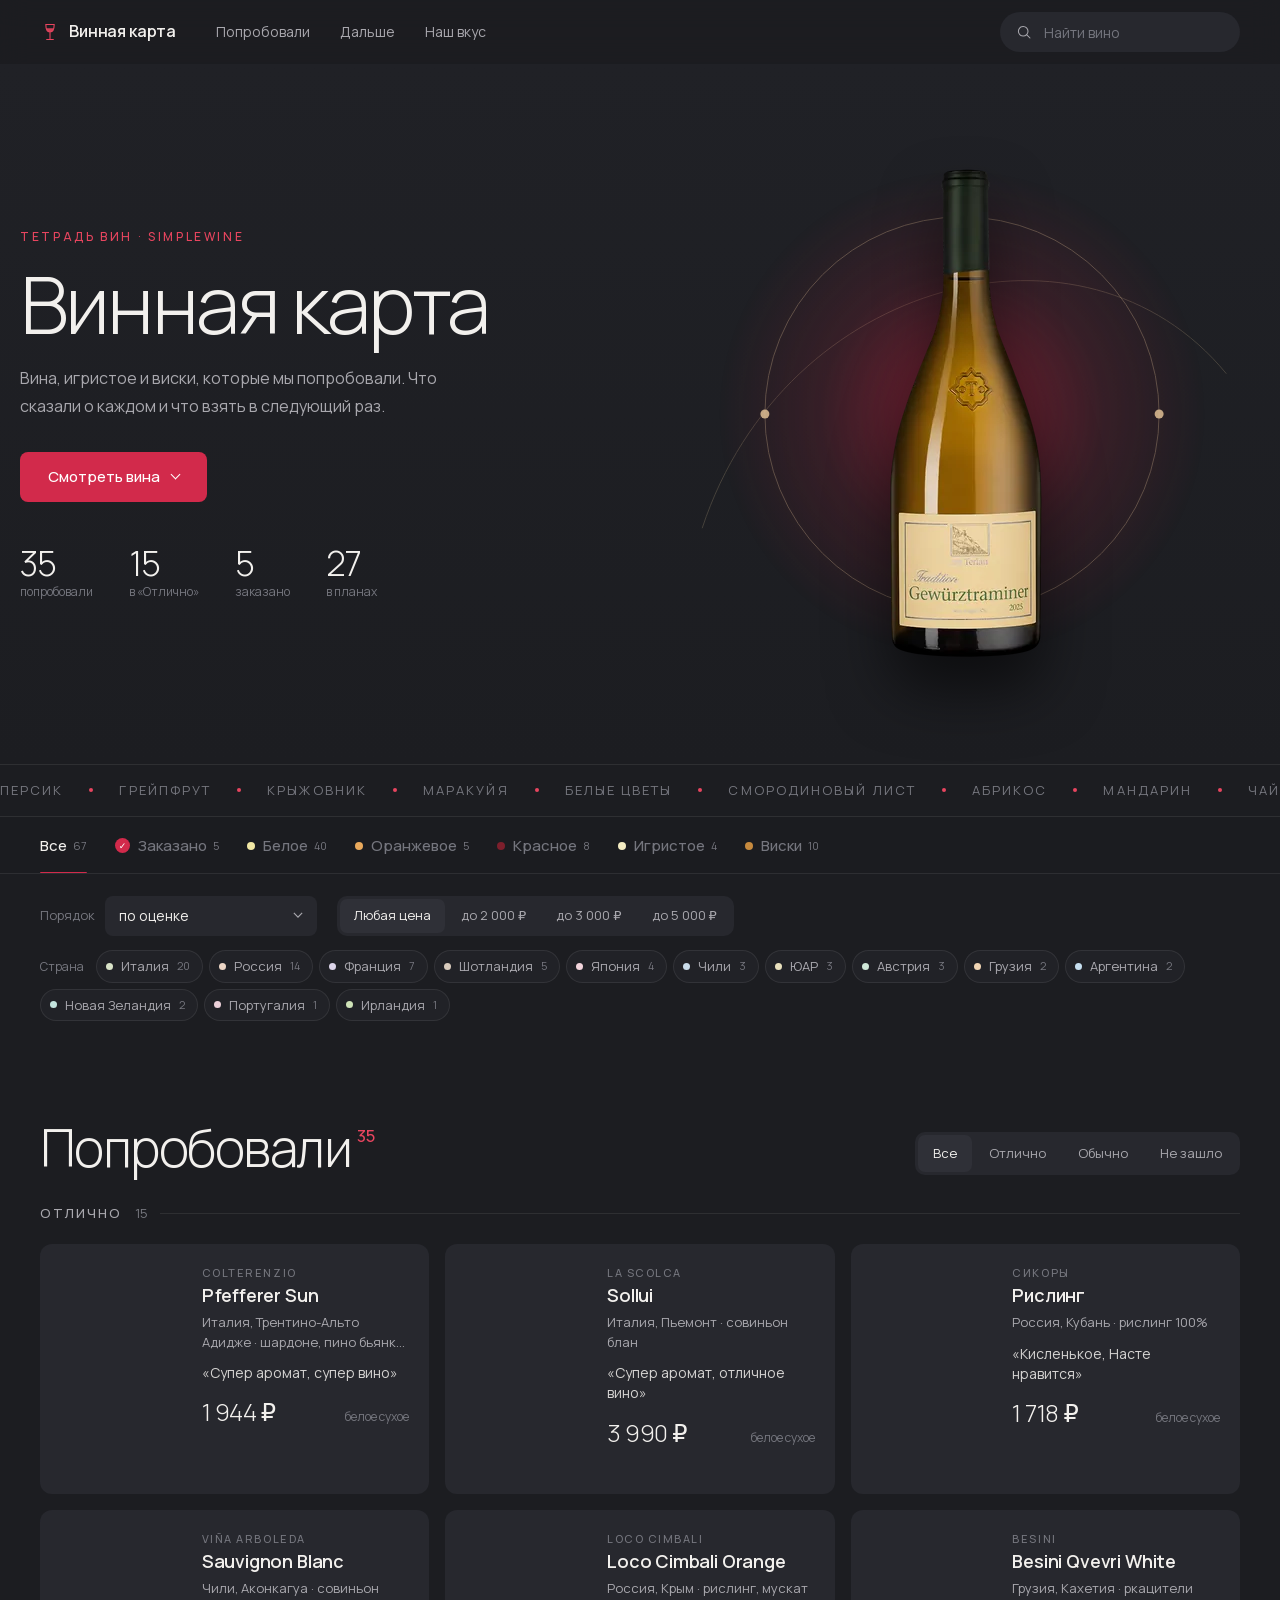
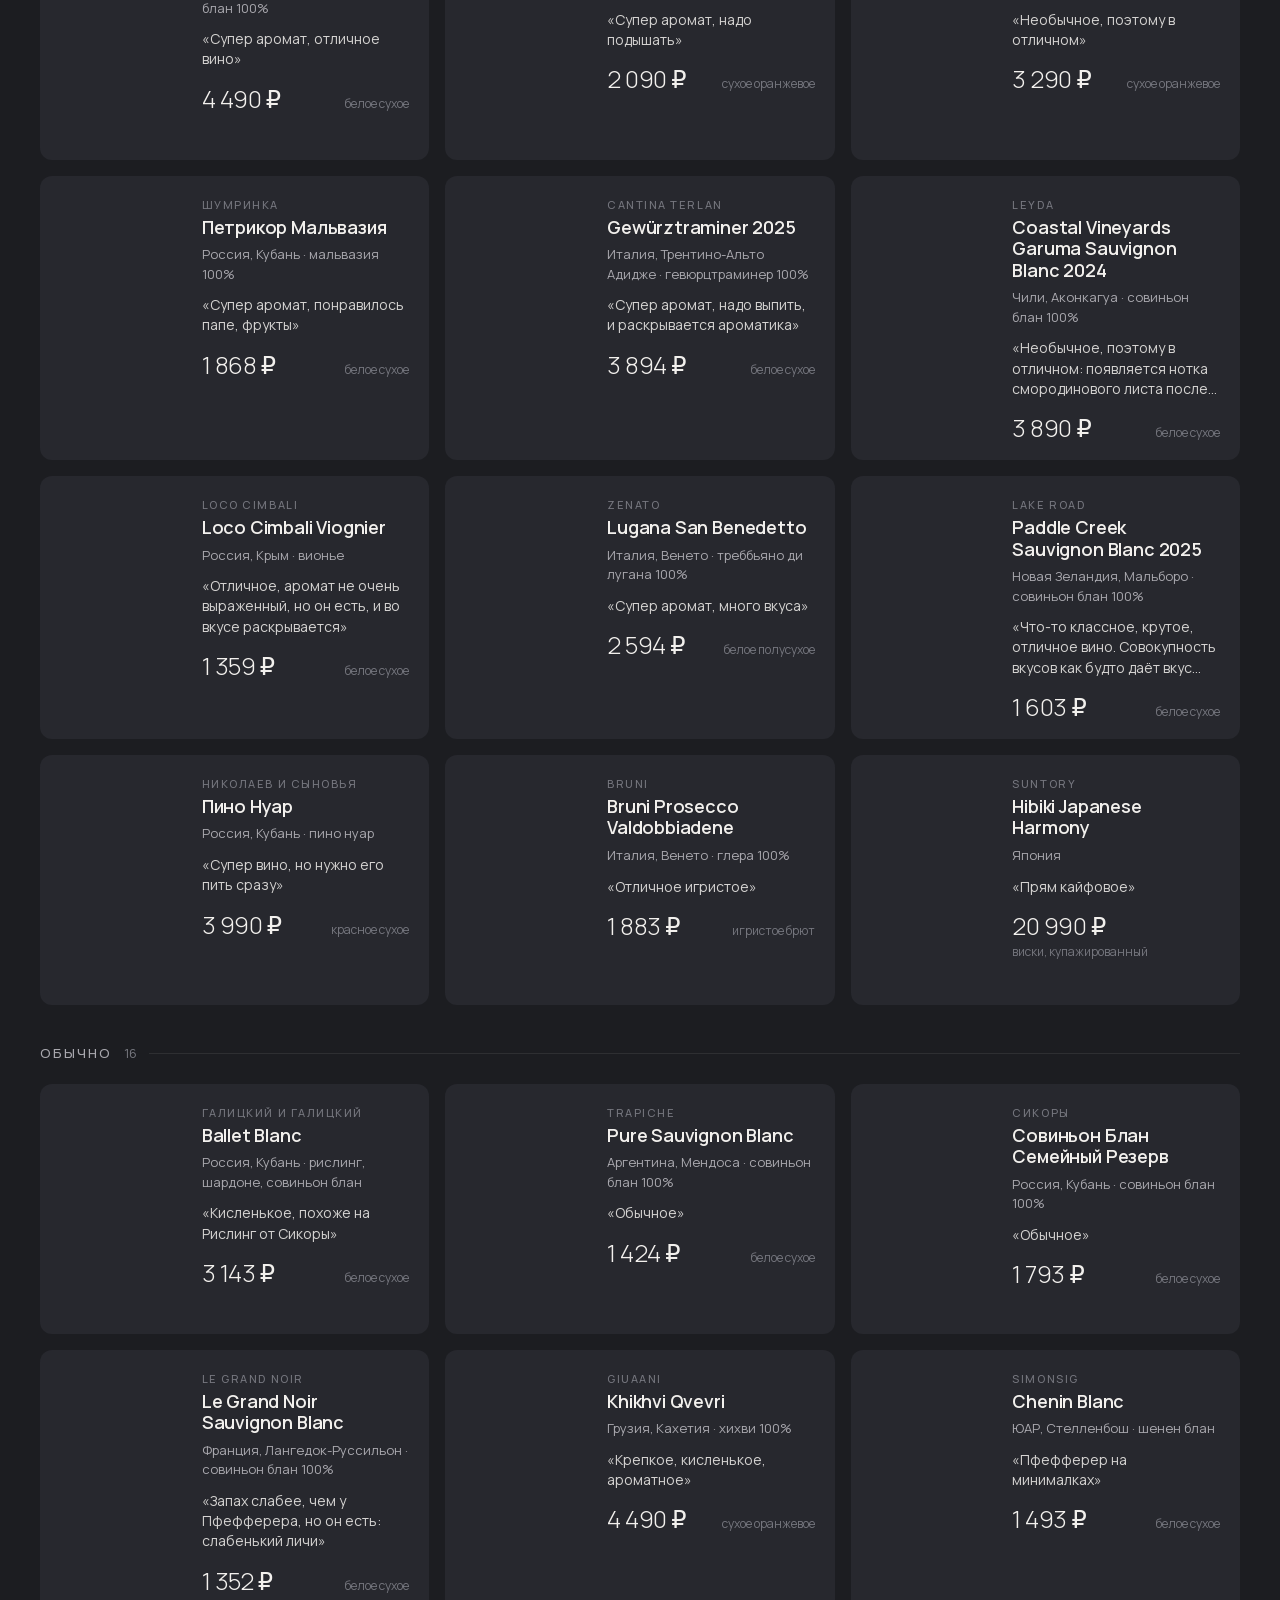
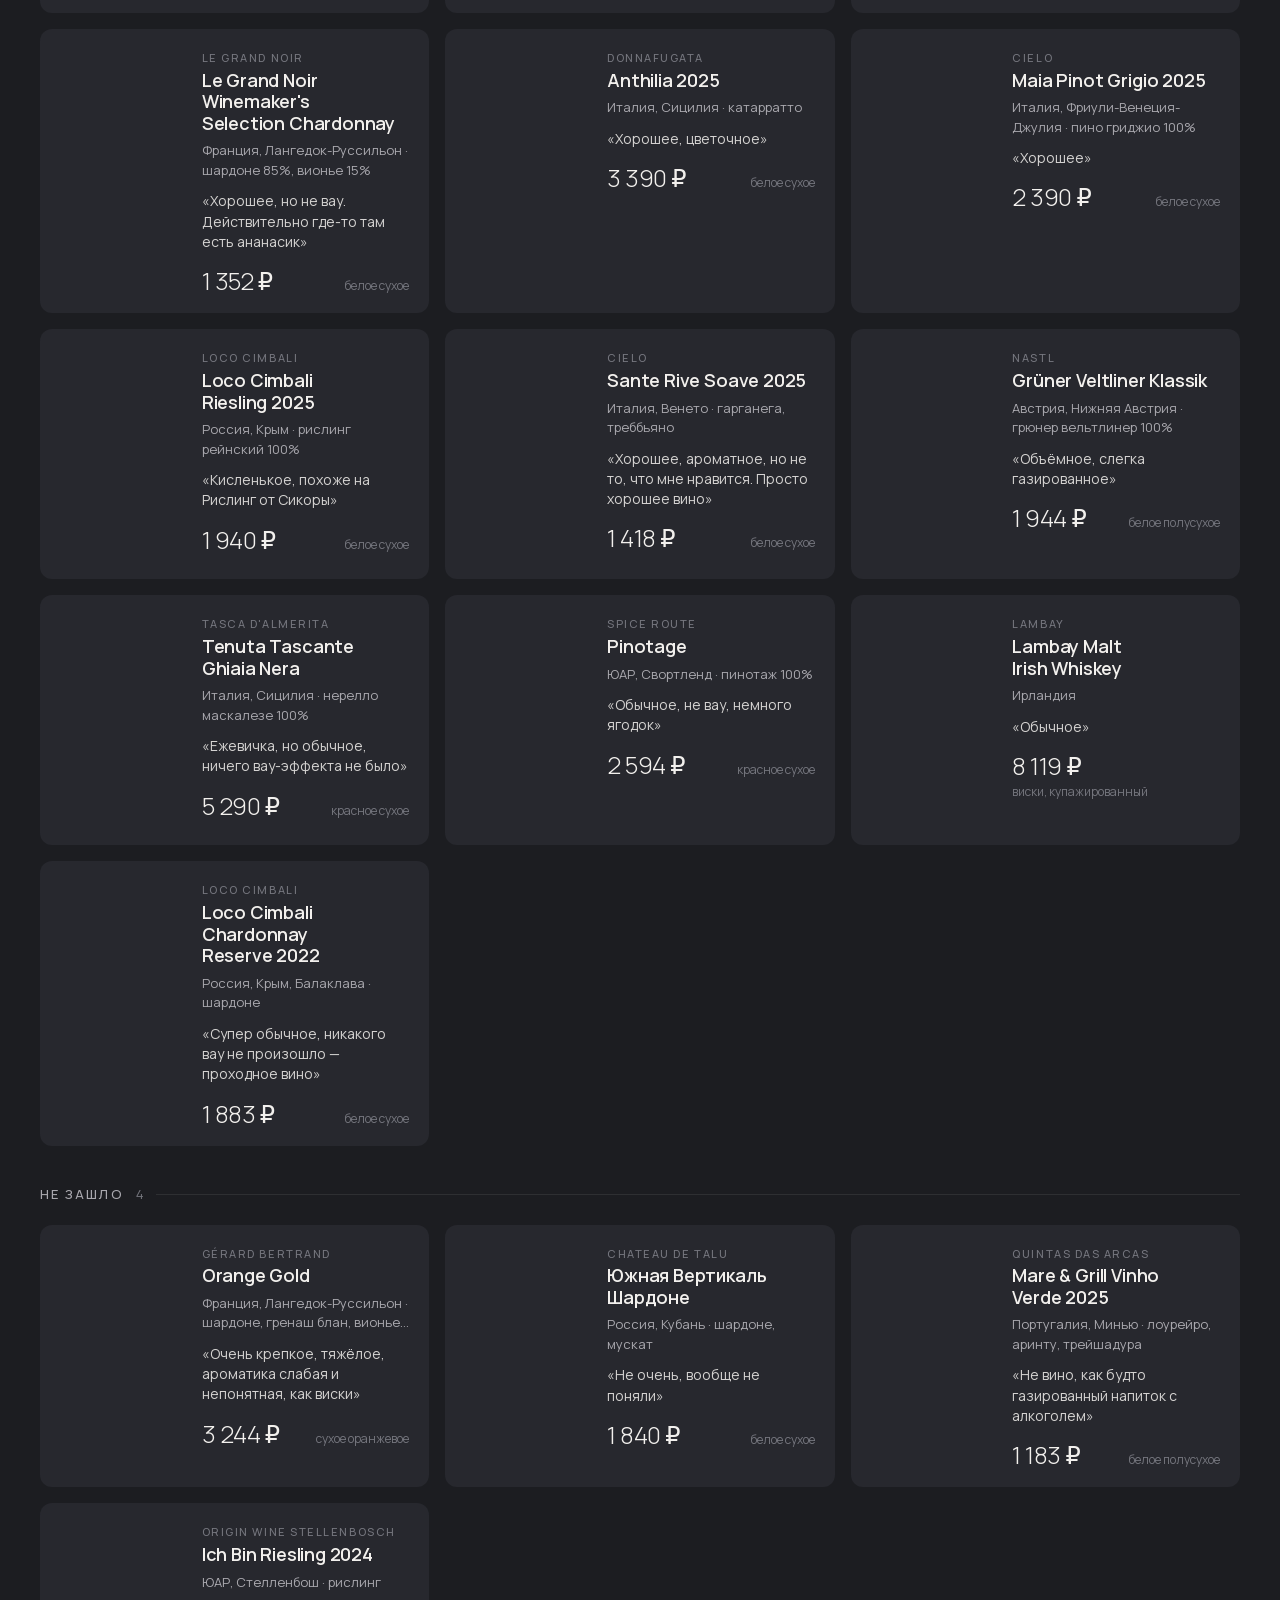
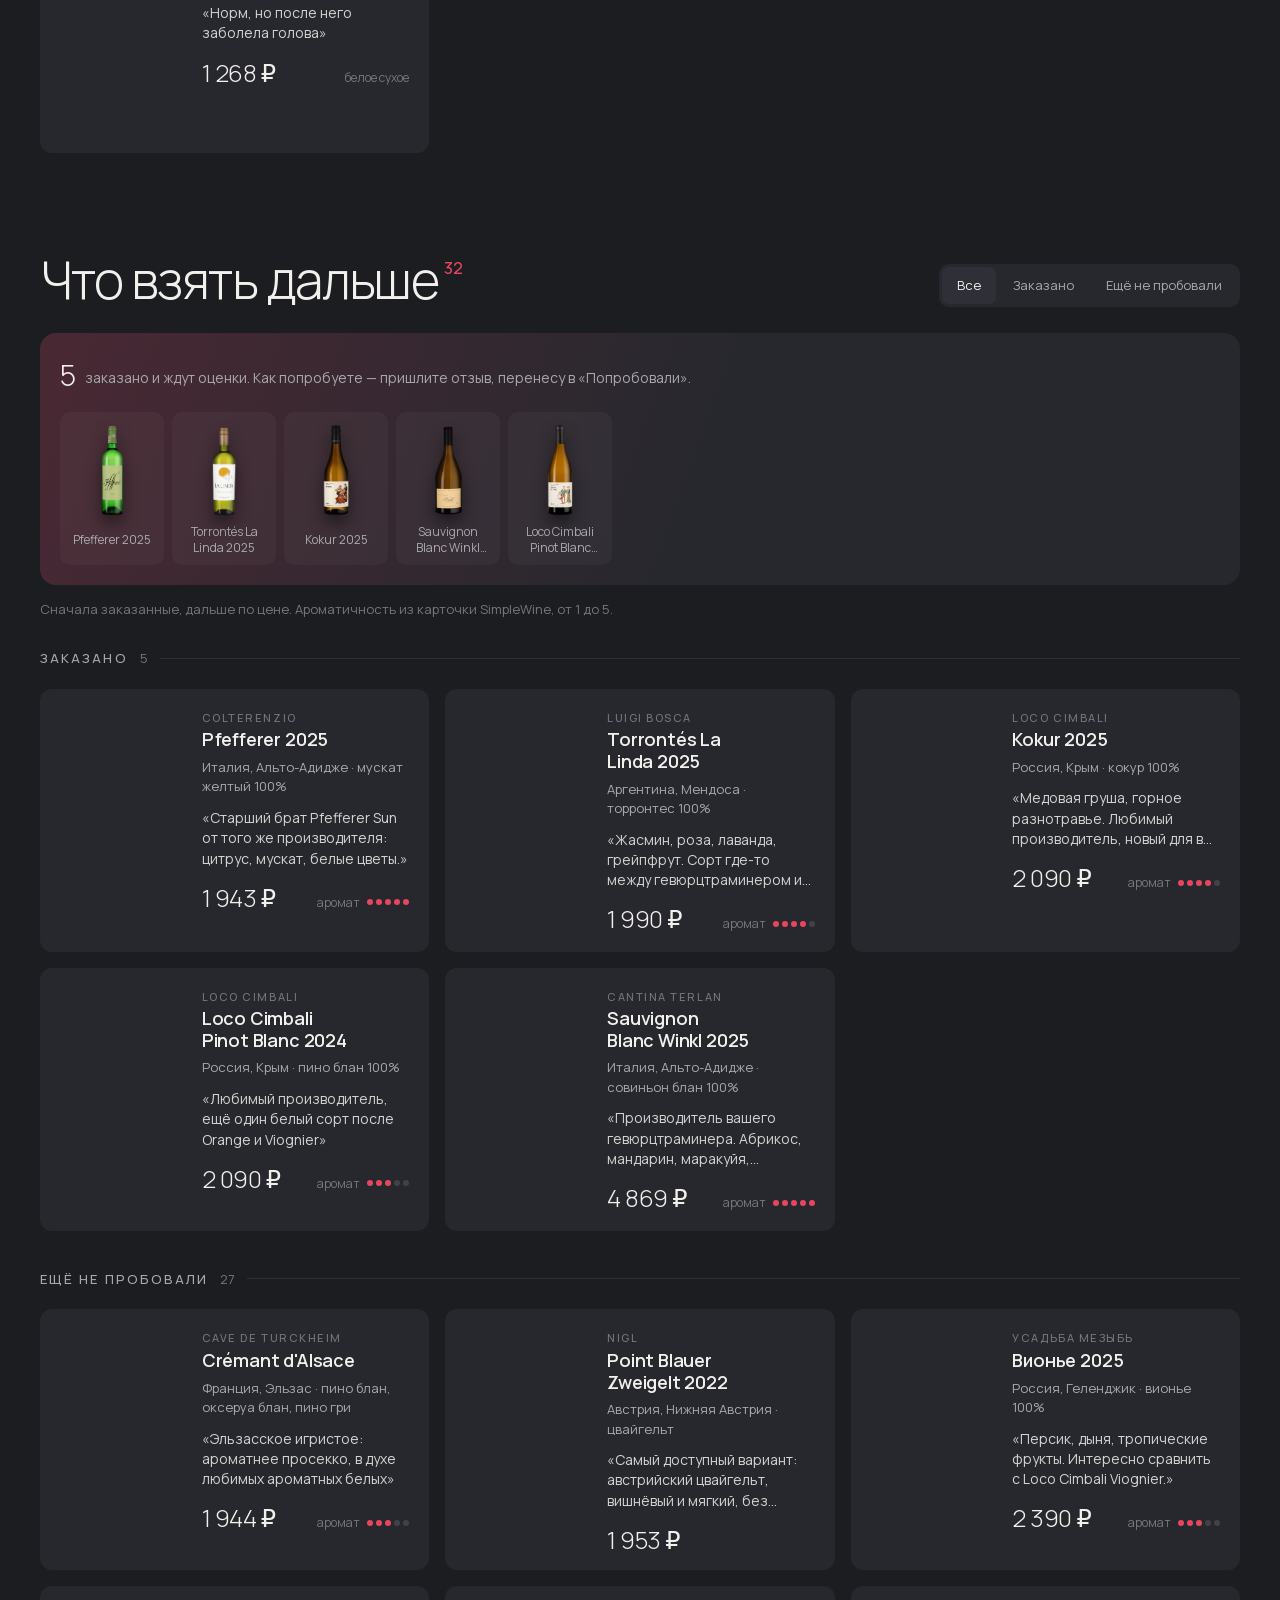
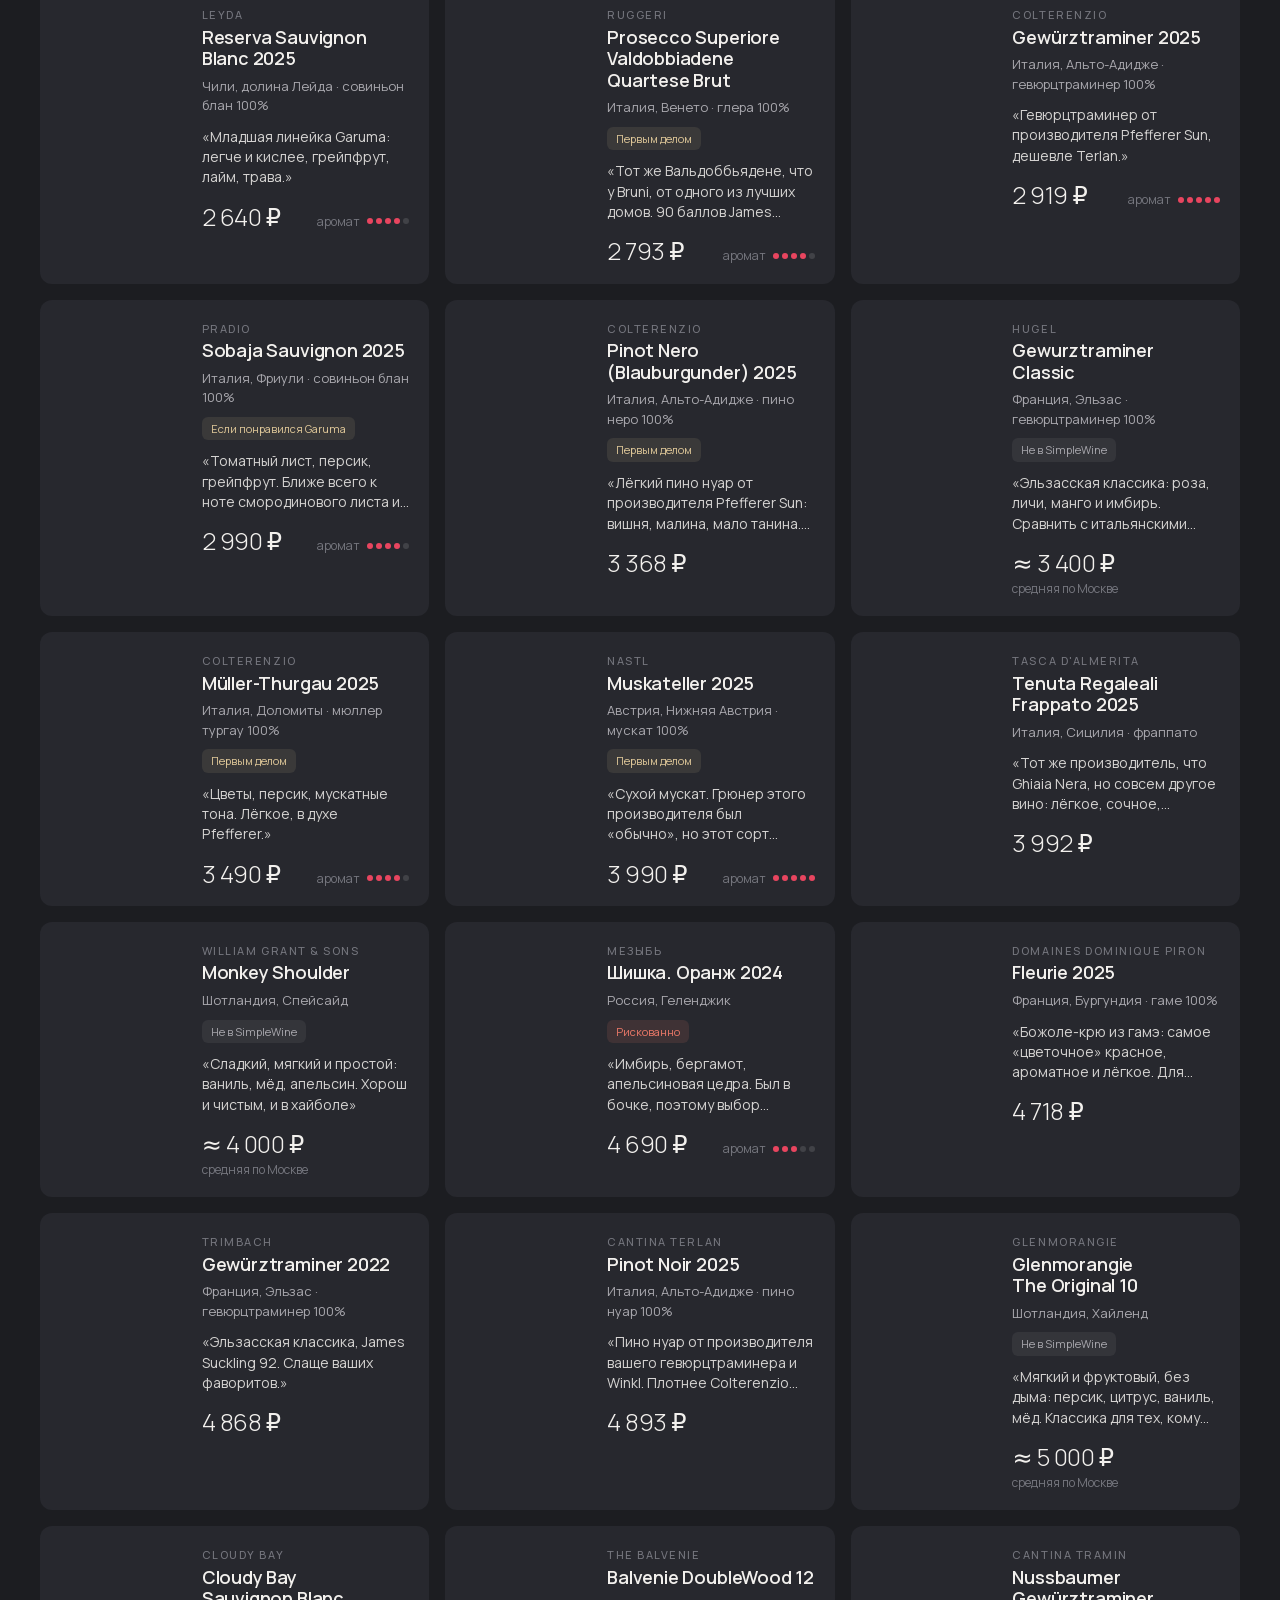
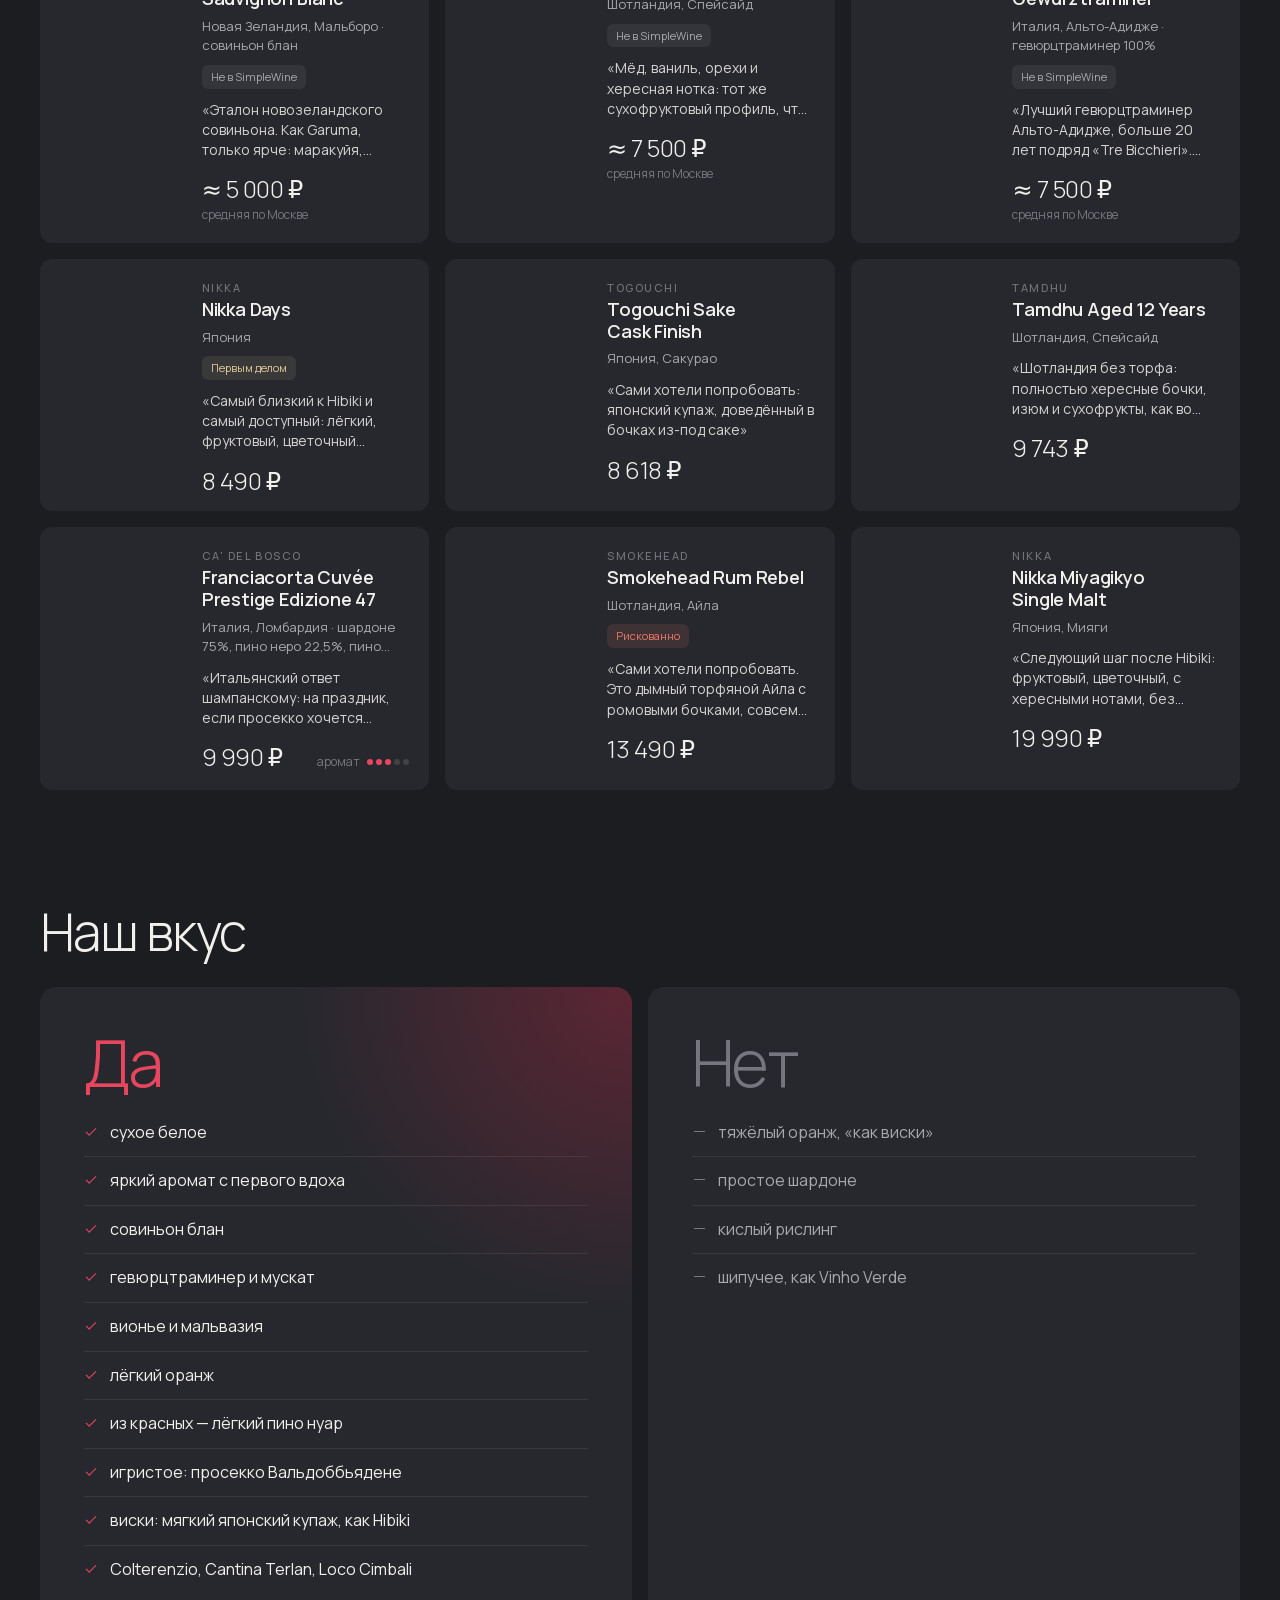
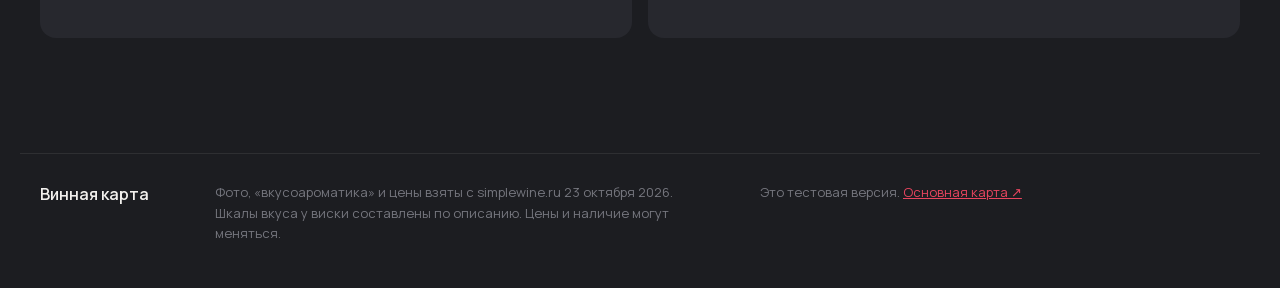
==== commit 7aace9f6: "Тест: вариант «Гранат» вместо «Рубина» — графитовый фон, прямой шрифт, карточки как в каталоге Co-Au" ====
--- a/test/index.html
+++ b/test/index.html
@@ -6,7 +6,7 @@
 <title>Винная карта · тест</title>
 <meta name="robots" content="noindex">
 <meta name="description" content="Тестовая версия тетради вин: тёмная, рубиновая.">
-<meta name="theme-color" content="#121014">
+<meta name="theme-color" content="#1c1d21">
 <link rel="icon" href="../icons/icon.svg" type="image/svg+xml">
 <link rel="icon" href="../icons/favicon-32.png" sizes="32x32" type="image/png">
 <link rel="apple-touch-icon" href="../icons/apple-touch-icon.png">
@@ -36,20 +36,17 @@
     <div class="hero__in">
       <div class="hero__text">
         <p class="eyebrow">Тетрадь вин · SimpleWine</p>
-        <h1 class="hero__title">Винная<br><em>карта</em></h1>
+        <h1 class="hero__title">Винная карта</h1>
         <p class="hero__lede">Вина, игристое и&nbsp;виски, которые мы попробовали. Что сказали о&nbsp;каждом и&nbsp;что взять в&nbsp;следующий раз.</p>
+        <a class="hero__go" href="#tried">Смотреть вина</a>
       </div>
       <div class="hero__stage">
-        <svg class="orbits" viewBox="0 0 600 600" aria-hidden="true">
-          <g class="orbits__spin">
-            <ellipse cx="300" cy="300" rx="270" ry="150" transform="rotate(-24 300 300)"/>
-            <ellipse cx="300" cy="300" rx="270" ry="150" transform="rotate(24 300 300)"/>
-            <circle cx="300" cy="300" r="214" class="orbits__thin"/>
-            <circle cx="54" cy="190" r="5" class="orbits__dot"/>
-            <circle cx="546" cy="190" r="5" class="orbits__dot"/>
-            <circle cx="300" cy="86" r="3.5" class="orbits__dot"/>
-            <circle cx="300" cy="514" r="3.5" class="orbits__dot"/>
-          </g>
+        <svg class="lines" viewBox="0 0 500 500" aria-hidden="true">
+          <circle cx="250" cy="250" r="176"/>
+          <path d="M18 352C92 128 360 60 486 214"/>
+          <circle class="lines__dot" cx="74" cy="250" r="4"/>
+          <circle class="lines__dot" cx="426" cy="250" r="4"/>
+          <circle class="lines__dot lines__dot--s" cx="250" cy="74" r="2.5"/>
         </svg>
         <div class="hero__glow" aria-hidden="true"></div>
         <div class="hero__bottles" id="heroBottles"></div>
--- a/test/style.css
+++ b/test/style.css
@@ -1,340 +1,322 @@
-/* Винная карта · тест «Рубин».
-   Тёмный вечер, рубиновое свечение за бутылкой, тонкие шампань-линии.
-   Формы мягкие: арки, эллипсы, никаких острых рамок. */
+/* Винная карта · тест «Гранат».
+   Графитовый фон (не чёрный), гранатово-красный акцент, свечение за бутылкой.
+   Прямой тонкий гротеск, тонкие плавные линии, карточки как в каталоге: бутылка слева, описание справа. */
+@font-face { font-family: "Manrope V"; font-style: normal; font-weight: 200 800; font-display: swap; src: url(../fonts/manrope-cyrillic-2.woff2) format("woff2"); unicode-range: U+0301, U+0400-045F, U+0490-0491, U+04B0-04B1, U+2116; }
+@font-face { font-family: "Manrope V"; font-style: normal; font-weight: 200 800; font-display: swap; src: url(../fonts/manrope-latin-3.woff2) format("woff2"); unicode-range: U+0000-00FF, U+0131, U+0152-0153, U+02BB-02BC, U+02C6, U+02DA, U+02DC, U+0304, U+0308, U+0329, U+2000-206F, U+20AC, U+2122, U+2191, U+2193, U+2212, U+2215, U+FEFF, U+FFFD; }
+
 :root {
-  --night: #121014;
-  --night-2: #18151a;
-  --panel: #1e1a20;
-  --panel-2: #262128;
-  --ruby: #9b1b33;
-  --ruby-hi: #d0405a;
-  --glow: rgba(165, 26, 52, .62);
-  --champ: #d6bd92;
-  --champ-2: #efe1c4;
-  --cream: #f3ece1;
-  --muted: #aaa096;
-  --dim: #766d72;
-  --rule: rgba(214, 189, 146, .2);
-  --rule-2: rgba(214, 189, 146, .36);
+  --bg: #1c1d21;
+  --bg-2: #212227;
+  --panel: #27282e;
+  --panel-2: #2f3037;
+  --line: rgba(255, 255, 255, .08);
+  --line-2: rgba(255, 255, 255, .16);
+  --text: #f2f0ed;
+  --muted: #a9a8ae;
+  --dim: #75767e;
+  --red: #d22a4b;
+  --red-2: #e8455f;
+  --sand: #e3cb9b;
+  --glow: rgba(205, 32, 64, .55);
   /* имена, которые использует общий app.js */
   --ink-3: var(--dim);
-  --bottle: var(--champ);
-  --ok: #e6c77d;
-  --mid: #b9aea2;
-  --bad: #e0705f;
-  --serif: "Cormorant Garamond", "Segoe UI", -apple-system, system-ui, serif;
-  --sans: "Manrope", "Segoe UI", system-ui, -apple-system, sans-serif;
+  --bottle: var(--sand);
+  --ok: #e3cb9b;
+  --mid: #a9a8ae;
+  --bad: #ef7a69;
+  --f: "Manrope V", "Manrope", "Segoe UI", system-ui, -apple-system, sans-serif;
   --gl: max(20px, env(safe-area-inset-left, 0px));
   --gr: max(20px, env(safe-area-inset-right, 0px));
-  --arch: 999px 999px 20px 20px;
+  --r: 12px;
   --ease: cubic-bezier(.22, .7, .12, 1);
   color-scheme: dark;
 }
 
 *, *::before, *::after { box-sizing: border-box; }
 [hidden] { display: none !important; }
-html { scroll-behavior: smooth; scroll-padding-top: 140px; }
-body { margin: 0; background: var(--night); color: var(--cream); font: 400 16px/1.6 var(--sans); -webkit-font-smoothing: antialiased; overflow-x: hidden; }
+html { scroll-behavior: smooth; scroll-padding-top: 130px; }
+body { margin: 0; background: var(--bg); color: var(--text); font: 400 16px/1.6 var(--f); -webkit-font-smoothing: antialiased; overflow-x: hidden; }
 img { max-width: 100%; display: block; }
 a { color: inherit; }
 button { font: inherit; color: inherit; }
-:focus-visible { outline: 1px solid var(--champ); outline-offset: 4px; border-radius: 6px; }
+:focus-visible { outline: 1.5px solid var(--red-2); outline-offset: 3px; border-radius: 6px; }
 .sr { position: absolute; width: 1px; height: 1px; overflow: hidden; clip: rect(0 0 0 0); white-space: nowrap; }
 
 /* ---------- верхняя панель ---------- */
-.bar { position: sticky; top: 0; z-index: 30; padding-top: env(safe-area-inset-top, 0px); background: rgba(18, 16, 20, .78); backdrop-filter: blur(14px); -webkit-backdrop-filter: blur(14px); transition: box-shadow .4s; }
-.bar.is-stuck { box-shadow: 0 1px 0 var(--rule); }
-.bar__in { display: flex; align-items: center; gap: 32px; min-height: 64px; padding: 0 var(--gr) 0 var(--gl); max-width: 1320px; margin: 0 auto; }
-.logo { display: flex; align-items: center; gap: 10px; font: 600 21px/1 var(--serif); letter-spacing: .01em; text-decoration: none; white-space: nowrap; color: var(--cream); }
-.logo svg { width: 22px; height: 22px; color: var(--ruby-hi); }
-.bar__nav { display: flex; gap: 26px; }
-.bar__nav a { position: relative; text-decoration: none; font-size: 14px; color: var(--muted); transition: color .3s; }
-.bar__nav a::after { content: ""; position: absolute; left: 0; right: 0; bottom: -6px; height: 1px; background: linear-gradient(90deg, transparent, var(--champ), transparent); opacity: 0; transition: opacity .3s; }
-.bar__nav a:hover { color: var(--cream); }
-.bar__nav a:hover::after { opacity: 1; }
-.find { margin-left: auto; display: flex; align-items: center; gap: 10px; height: 40px; width: 240px; padding: 0 18px; border-radius: 999px; border: 1px solid var(--rule-2); color: var(--champ); min-width: 0; transition: border-color .3s, background .3s; }
+.bar { position: sticky; top: 0; z-index: 30; padding-top: env(safe-area-inset-top, 0px); background: rgba(28, 29, 33, .86); backdrop-filter: blur(14px); -webkit-backdrop-filter: blur(14px); transition: box-shadow .4s; }
+.bar.is-stuck { box-shadow: 0 1px 0 var(--line); }
+.bar__in { display: flex; align-items: center; gap: 40px; min-height: 64px; padding: 0 var(--gr) 0 var(--gl); max-width: 1240px; margin: 0 auto; }
+.logo { display: flex; align-items: center; gap: 9px; font-weight: 600; font-size: 16px; letter-spacing: -.01em; text-decoration: none; white-space: nowrap; }
+.logo svg { width: 20px; height: 20px; color: var(--red-2); }
+.bar__nav { display: flex; gap: 30px; }
+.bar__nav a { text-decoration: none; font-size: 14px; color: var(--muted); transition: color .3s; }
+.bar__nav a:hover { color: var(--text); }
+.find { margin-left: auto; display: flex; align-items: center; gap: 10px; height: 40px; width: 240px; padding: 0 16px; border-radius: 999px; background: var(--panel); color: var(--muted); min-width: 0; transition: box-shadow .3s; }
 .find svg { width: 16px; height: 16px; flex: none; }
-.find input { width: 100%; min-width: 0; border: 0; outline: 0; background: none; color: var(--cream); font: 400 14px var(--sans); }
+.find input { width: 100%; min-width: 0; border: 0; outline: 0; background: none; color: var(--text); font: 400 14px var(--f); }
 .find input::placeholder { color: var(--dim); }
-.find:focus-within { border-color: var(--champ); background: rgba(214, 189, 146, .05); }
+.find:focus-within { box-shadow: inset 0 0 0 1px var(--line-2); }
 
 /* ---------- первый экран ---------- */
-.hero { position: relative; overflow: hidden; padding: 0 var(--gr) 0 var(--gl); background: radial-gradient(120% 80% at 70% 40%, #1d151a 0%, var(--night) 60%); }
+.hero { position: relative; overflow: hidden; padding: 0 var(--gr) 0 var(--gl); background: linear-gradient(180deg, #202126, var(--bg)); }
 .hero__in {
-  position: relative; max-width: 1320px; margin: 0 auto; min-height: min(760px, calc(100svh - 64px));
-  display: grid; grid-template-columns: minmax(0, 1fr) minmax(0, 1.05fr); grid-template-rows: 1fr auto; align-items: center; column-gap: 40px;
-}
-.hero__text { padding: 56px 0 24px; }
-.eyebrow { margin: 0 0 22px; font: 500 12px/1 var(--sans); letter-spacing: .3em; text-transform: uppercase; color: var(--champ); display: flex; align-items: center; gap: 14px; }
-.eyebrow::before { content: ""; width: 36px; height: 1px; background: var(--champ); }
-.hero__title { margin: 0; font: 500 clamp(64px, 9.6vw, 148px)/.88 var(--serif); letter-spacing: -.015em; color: var(--cream); }
-.hero__title em { font-style: normal; display: inline-block; padding-left: .62em; color: var(--champ-2); background: linear-gradient(100deg, var(--champ-2) 20%, var(--ruby-hi) 120%); -webkit-background-clip: text; background-clip: text; -webkit-text-fill-color: transparent; }
-.hero__lede { margin: 30px 0 0; max-width: 30em; color: var(--muted); font-size: 17px; line-height: 1.7; }
-
-.hero__stage { position: relative; align-self: stretch; min-height: 460px; display: grid; place-items: center; }
-.hero__glow { position: absolute; left: 50%; top: 52%; width: 78%; aspect-ratio: 1; transform: translate(-50%, -50%); border-radius: 50%; background: radial-gradient(closest-side, var(--glow), rgba(155, 27, 51, .18) 55%, transparent); filter: blur(8px); }
-.orbits { position: absolute; left: 50%; top: 52%; width: min(108%, 640px); transform: translate(-50%, -50%); overflow: visible; }
-.orbits ellipse, .orbits circle { fill: none; stroke: var(--champ); stroke-width: 1; opacity: .42; vector-effect: non-scaling-stroke; }
-.orbits .orbits__thin { opacity: .16; stroke-dasharray: 2 7; }
-.orbits .orbits__dot { fill: var(--champ); stroke: none; opacity: .9; }
-.orbits__spin { transform-origin: 300px 300px; animation: spin 140s linear infinite; }
-@keyframes spin { to { transform: rotate(360deg); } }
-.hero__bottles { position: relative; z-index: 2; display: flex; align-items: flex-end; justify-content: center; height: min(540px, 70vh); }
-.hero__bottles button { height: 100%; border: 0; padding: 0; background: none; cursor: pointer; display: flex; align-items: flex-end; }
-.hero__bottles img { height: 74%; width: auto; filter: drop-shadow(0 30px 30px rgba(0, 0, 0, .6)) brightness(.82); transition: transform .9s var(--ease), filter .6s; }
-.hero__bottles button:nth-child(1) { margin-right: -2%; }
-.hero__bottles button:nth-child(3) { margin-left: -2%; }
-.hero__bottles button:nth-child(2) { position: relative; z-index: 1; }
-.hero__bottles button:nth-child(2) img { height: 100%; filter: drop-shadow(0 40px 36px rgba(0, 0, 0, .7)); }
-.hero__bottles button:hover img { transform: translateY(-10px); filter: drop-shadow(0 40px 36px rgba(0, 0, 0, .7)) brightness(1); }
-
-.stats { grid-column: 1 / -1; display: grid; grid-template-columns: repeat(4, minmax(0, 1fr)); margin: 0; padding: 26px 0 34px; border-top: 1px solid var(--rule); }
-.stats div { display: grid; gap: 4px; padding-left: 22px; border-left: 1px solid var(--rule); }
-.stats div:first-child { padding-left: 0; border-left: 0; }
-.stats dd { margin: 0; font: 500 clamp(36px, 4vw, 54px)/1 var(--serif); color: var(--champ-2); }
-.stats dt { font-size: 12px; letter-spacing: .14em; text-transform: uppercase; color: var(--dim); }
+  max-width: 1240px; margin: 0 auto; display: grid; grid-template-columns: minmax(0, 1fr) minmax(0, 1fr);
+  grid-template-areas: "text stage" "stats stage"; align-items: center; column-gap: 48px; min-height: min(700px, calc(100svh - 64px));
+}
+.hero__text { grid-area: text; align-self: end; padding-top: 60px; }
+.eyebrow { margin: 0 0 18px; font-size: 12px; font-weight: 500; letter-spacing: .22em; text-transform: uppercase; color: var(--red-2); }
+.hero__title { margin: 0; font-weight: 300; font-size: clamp(46px, 6.2vw, 88px); line-height: 1; letter-spacing: -.035em; }
+.hero__lede { margin: 22px 0 0; max-width: 28em; color: var(--muted); font-size: 16px; line-height: 1.7; }
+.hero__go { display: inline-flex; align-items: center; gap: 12px; margin-top: 32px; height: 50px; padding: 0 28px; border-radius: 8px; background: var(--red); color: #fff; font-size: 15px; font-weight: 500; text-decoration: none; transition: background .3s; }
+.hero__go::after { content: ""; width: 7px; height: 7px; border-right: 1.5px solid currentColor; border-bottom: 1.5px solid currentColor; transform: translateY(-2px) rotate(45deg); }
+.hero__go:hover { background: var(--red-2); }
+
+.hero__stage { grid-area: stage; position: relative; align-self: stretch; display: grid; place-items: center; min-height: 520px; }
+.hero__glow { position: absolute; left: 50%; top: 50%; width: 82%; aspect-ratio: 1; transform: translate(-50%, -50%); border-radius: 50%; background: radial-gradient(closest-side, var(--glow), rgba(205, 32, 64, .14) 58%, transparent); }
+.lines { position: absolute; left: 50%; top: 50%; width: min(104%, 560px); transform: translate(-50%, -50%); overflow: visible; }
+.lines circle, .lines path { fill: none; stroke: var(--sand); stroke-width: 1; opacity: .3; vector-effect: non-scaling-stroke; }
+.lines path { opacity: .2; }
+.lines .lines__dot { fill: var(--sand); stroke: none; opacity: .85; }
+.lines .lines__dot--s { opacity: .5; }
+.hero__bottles { position: relative; z-index: 2; height: min(500px, 64vh); display: flex; align-items: flex-end; }
+.hero__bottles button { height: 100%; border: 0; padding: 0; background: none; cursor: pointer; }
+.hero__bottles button:not(:nth-child(2)) { display: none; }
+.hero__bottles img { height: 100%; width: auto; filter: drop-shadow(0 34px 30px rgba(0, 0, 0, .55)); transition: transform 1s var(--ease); }
+.hero__bottles button:hover img { transform: translateY(-8px); }
+
+.stats { grid-area: stats; align-self: start; display: flex; gap: 36px; margin: 44px 0 60px; padding: 0; }
+.stats div { display: grid; gap: 2px; }
+.stats dd { margin: 0; font-weight: 300; font-size: 34px; line-height: 1; letter-spacing: -.03em; }
+.stats dt { font-size: 12px; color: var(--dim); }
 
 /* ---------- лента ароматов ---------- */
-.ticker { overflow: hidden; padding-block: 18px; border-block: 1px solid var(--rule); background: var(--night-2); }
-.ticker__track { display: flex; width: max-content; animation: tick 90s linear infinite; }
-.ticker__track span { font: 500 clamp(20px, 2.2vw, 26px)/1.2 var(--serif); color: var(--muted); white-space: nowrap; padding-right: 30px; display: flex; align-items: center; gap: 30px; }
-.ticker__track span::after { content: ""; width: 5px; height: 5px; border-radius: 50%; background: var(--ruby-hi); }
+.ticker { overflow: hidden; padding-block: 15px; border-block: 1px solid var(--line); }
+.ticker__track { display: flex; width: max-content; animation: tick 80s linear infinite; }
+.ticker__track span { font-size: 13px; letter-spacing: .16em; text-transform: uppercase; color: var(--dim); white-space: nowrap; padding-right: 26px; display: flex; align-items: center; gap: 26px; }
+.ticker__track span::after { content: ""; width: 4px; height: 4px; border-radius: 50%; background: var(--red-2); }
 @keyframes tick { to { transform: translateX(-50%); } }
 
 /* ---------- категории ---------- */
-.cats { position: sticky; top: calc(env(safe-area-inset-top, 0px) + 64px); z-index: 25; background: rgba(18, 16, 20, .9); backdrop-filter: blur(14px); -webkit-backdrop-filter: blur(14px); border-bottom: 1px solid var(--rule); }
-.cats__in { max-width: 1320px; margin: 0 auto; padding: 0 var(--gr) 0 var(--gl); display: flex; gap: clamp(20px, 3vw, 40px); overflow-x: auto; scrollbar-width: none; }
+.cats { position: sticky; top: calc(env(safe-area-inset-top, 0px) + 64px); z-index: 25; background: rgba(28, 29, 33, .92); backdrop-filter: blur(14px); -webkit-backdrop-filter: blur(14px); border-bottom: 1px solid var(--line); }
+.cats__in { max-width: 1240px; margin: 0 auto; padding: 0 var(--gr) 0 var(--gl); display: flex; gap: 28px; overflow-x: auto; scrollbar-width: none; }
 .cats__in::-webkit-scrollbar { display: none; }
-.cats button {
-  position: relative; flex: none; display: flex; align-items: center; gap: 9px; padding: 16px 0 14px; border: 0; background: none; cursor: pointer;
-  font: 500 clamp(19px, 1.8vw, 23px)/1 var(--serif); color: var(--dim); transition: color .3s;
-}
-.cats button i { width: 9px; height: 9px; border-radius: 50%; background: var(--c); box-shadow: 0 0 0 3px rgba(255, 255, 255, .04); }
-.cats button sup { font: 500 11px var(--sans); color: var(--dim); margin-left: -3px; }
+.cats button { position: relative; flex: none; display: flex; align-items: center; gap: 8px; padding: 17px 0 15px; border: 0; background: none; cursor: pointer; font-size: 15px; font-weight: 500; color: var(--dim); transition: color .3s; }
+.cats button i { width: 8px; height: 8px; border-radius: 50%; background: var(--c); }
+.cats button sup { font-size: 11px; font-weight: 400; color: var(--dim); margin-left: -2px; }
 .cats button:hover { color: var(--muted); }
-.cats button[aria-pressed="true"] { color: var(--cream); }
-.cats button::after { content: ""; position: absolute; left: -6px; right: -6px; bottom: -1px; height: 1px; background: linear-gradient(90deg, transparent, var(--ruby-hi), transparent); transform: scaleX(0); transition: transform .5s var(--ease); }
+.cats button[aria-pressed="true"] { color: var(--text); }
+.cats button::after { content: ""; position: absolute; left: 0; right: 0; bottom: -1px; height: 2px; border-radius: 2px; background: var(--red); transform: scaleX(0); transition: transform .45s var(--ease); }
 .cats button[aria-pressed="true"]::after { transform: scaleX(1); }
-.cats button i.cats__ord { display: grid; place-items: center; width: 16px; height: 16px; background: none; border: 1px solid var(--champ); color: var(--champ); box-shadow: none; font: 600 9px/1 var(--sans); font-style: normal; }
+.cats button i.cats__ord { display: grid; place-items: center; width: 15px; height: 15px; background: var(--red); color: #fff; font-size: 9px; font-style: normal; font-weight: 700; line-height: 1; }
 .only-ord #tried, .only-ord #await, .only-ord #next .pills, .only-ord #next .sect__note { display: none; }
-.cats::before, .cats::after { content: ""; position: absolute; top: 0; bottom: 0; width: 48px; z-index: 1; pointer-events: none; opacity: 0; transition: opacity .25s; }
-.cats::before { left: 0; background: linear-gradient(90deg, var(--night), transparent); }
-.cats::after { right: 0; background: linear-gradient(270deg, var(--night) 30%, transparent); }
+.cats::before, .cats::after { content: ""; position: absolute; top: 0; bottom: 0; width: 44px; z-index: 1; pointer-events: none; opacity: 0; transition: opacity .25s; }
+.cats::before { left: 0; background: linear-gradient(90deg, var(--bg), transparent); }
+.cats::after { right: 0; background: linear-gradient(270deg, var(--bg) 30%, transparent); }
 .cats.more-l::before, .cats.more-r::after { opacity: 1; }
 
 /* ---------- фильтры ---------- */
-.tools { max-width: 1320px; margin: 0 auto; padding: 24px var(--gr) 0 var(--gl); display: flex; flex-wrap: wrap; align-items: center; gap: 10px 22px; }
-.tools__country { display: none; align-items: center; gap: 6px; height: 40px; padding: 0 16px; border-radius: 999px; border: 1px solid var(--rule-2); background: none; font-size: 14px; cursor: pointer; }
-.tools__country.is-set { border-color: var(--champ); color: var(--champ-2); }
-.tools__country i { font-style: normal; font-size: 11px; color: var(--champ); transition: transform .3s; }
+.tools { max-width: 1240px; margin: 0 auto; padding: 22px var(--gr) 0 var(--gl); display: flex; flex-wrap: wrap; align-items: center; gap: 10px 20px; }
+.tools__country { display: none; align-items: center; gap: 6px; height: 40px; padding: 0 16px; border-radius: 8px; border: 0; background: var(--panel); font-size: 14px; cursor: pointer; }
+.tools__country.is-set { box-shadow: inset 0 0 0 1px var(--red); }
+.tools__country i { font-style: normal; font-size: 10px; color: var(--muted); transition: transform .3s; }
 .tools__country[aria-expanded="true"] i { transform: rotate(180deg); }
 .tools__sort { display: flex; align-items: center; gap: 10px; font-size: 13px; color: var(--dim); }
-.tools__sort select { height: 40px; padding: 0 36px 0 16px; border-radius: 999px; border: 1px solid var(--rule-2); background: var(--night) url("data:image/svg+xml,%3Csvg xmlns='http://www.w3.org/2000/svg' viewBox='0 0 12 8'%3E%3Cpath d='M1 1l5 5 5-5' fill='none' stroke='%23d6bd92' stroke-width='1.3'/%3E%3C/svg%3E") no-repeat right 15px center / 10px; font: 400 14px var(--sans); color: var(--cream); -webkit-appearance: none; appearance: none; cursor: pointer; }
-.tools__price { display: flex; flex-wrap: wrap; gap: 4px; padding: 3px; border-radius: 999px; border: 1px solid var(--rule); }
-.tools__price button { height: 34px; padding: 0 15px; border-radius: 999px; border: 0; background: none; font-size: 13px; color: var(--muted); cursor: pointer; white-space: nowrap; transition: background .3s, color .3s; }
-.tools__price button[aria-pressed="true"] { background: var(--panel-2); color: var(--champ-2); box-shadow: inset 0 0 0 1px var(--rule-2); }
-.countries { max-width: 1320px; margin: 0 auto; padding: 16px var(--gr) 0 var(--gl); display: flex; flex-wrap: wrap; gap: 8px; }
-.countries button { display: inline-flex; align-items: center; gap: 8px; padding: 6px 14px 6px 10px; border-radius: 999px; border: 1px solid var(--rule); background: none; cursor: pointer; font-size: 13px; color: var(--muted); transition: border-color .3s, color .3s; }
+.tools__sort select { height: 40px; padding: 0 36px 0 14px; border-radius: 8px; border: 0; background: var(--panel) url("data:image/svg+xml,%3Csvg xmlns='http://www.w3.org/2000/svg' viewBox='0 0 12 8'%3E%3Cpath d='M1 1l5 5 5-5' fill='none' stroke='%23a9a8ae' stroke-width='1.4'/%3E%3C/svg%3E") no-repeat right 14px center / 10px; font: 400 14px var(--f); color: var(--text); -webkit-appearance: none; appearance: none; cursor: pointer; }
+.tools__price { display: flex; flex-wrap: wrap; gap: 2px; padding: 3px; border-radius: 10px; background: var(--panel); }
+.tools__price button { height: 34px; padding: 0 14px; border-radius: 7px; border: 0; background: none; font-size: 13px; color: var(--muted); cursor: pointer; white-space: nowrap; transition: background .3s, color .3s; }
+.tools__price button[aria-pressed="true"] { background: var(--panel-2); color: var(--text); }
+.countries { max-width: 1240px; margin: 0 auto; padding: 14px var(--gr) 0 var(--gl); display: flex; flex-wrap: wrap; gap: 6px; }
+.countries button { display: inline-flex; align-items: center; gap: 8px; padding: 6px 13px 6px 10px; border-radius: 999px; border: 0; background: var(--bg-2); box-shadow: inset 0 0 0 1px var(--line); cursor: pointer; font-size: 13px; color: var(--muted); transition: box-shadow .3s, color .3s; }
 .countries button i { width: 7px; height: 7px; border-radius: 50%; background: var(--c); }
 .countries button small { color: var(--dim); font-size: 11px; }
-.countries button:hover { color: var(--cream); }
-.countries button[aria-pressed="true"] { border-color: var(--champ); color: var(--champ-2); }
-.filter-label { align-self: center; margin-right: 6px; font-size: 11px; letter-spacing: .24em; text-transform: uppercase; color: var(--dim); }
+.countries button:hover { color: var(--text); }
+.countries button[aria-pressed="true"] { color: var(--text); box-shadow: inset 0 0 0 1px var(--red); }
+.filter-label { align-self: center; margin-right: 6px; font-size: 12px; color: var(--dim); }
 
 /* ---------- заказанное ждёт оценки ---------- */
-.await { margin-top: 26px; padding: 20px 22px; border-radius: 24px; background: linear-gradient(120deg, rgba(155, 27, 51, .22), rgba(155, 27, 51, .04) 60%), var(--panel); border: 1px solid var(--rule); display: grid; gap: 16px; }
+.await { margin-top: 26px; padding: 20px; border-radius: 16px; background: linear-gradient(110deg, rgba(210, 42, 75, .2), transparent 55%), var(--panel); display: grid; gap: 14px; }
 .await:empty { display: none; }
-.await__t { margin: 0; color: var(--muted); font-size: 15px; }
-.await__t b { font: 500 30px/1 var(--serif); color: var(--champ-2); margin-right: 6px; }
-.await__row { display: flex; gap: 10px; overflow-x: auto; scrollbar-width: none; padding-bottom: 2px; }
+.await__t { margin: 0; color: var(--muted); font-size: 14px; }
+.await__t b { font-weight: 300; font-size: 28px; color: var(--text); margin-right: 6px; vertical-align: -3px; }
+.await__row { display: flex; gap: 8px; overflow-x: auto; scrollbar-width: none; }
 .await__row::-webkit-scrollbar { display: none; }
-.await__row button { flex: none; width: 108px; display: grid; justify-items: center; gap: 8px; padding: 14px 6px 10px; border: 1px solid transparent; border-radius: 999px 999px 16px 16px; background: rgba(255, 255, 255, .03); cursor: pointer; transition: border-color .3s, background .3s; }
-.await__row button:hover { border-color: var(--rule-2); background: rgba(155, 27, 51, .14); }
-.await__row img { height: 96px; width: auto; filter: drop-shadow(0 10px 10px rgba(0, 0, 0, .5)); }
+.await__row button { flex: none; width: 104px; display: grid; justify-items: center; gap: 8px; padding: 12px 6px 10px; border: 0; border-radius: 10px; background: rgba(255, 255, 255, .03); cursor: pointer; transition: background .3s; }
+.await__row button:hover { background: rgba(255, 255, 255, .07); }
+.await__row img { height: 92px; width: auto; filter: drop-shadow(0 8px 8px rgba(0, 0, 0, .45)); }
 .await__row span { font-size: 12px; line-height: 1.3; color: var(--muted); text-align: center; display: -webkit-box; -webkit-line-clamp: 2; -webkit-box-orient: vertical; overflow: hidden; }
 
 /* ---------- разделы ---------- */
-.sect { max-width: 1320px; margin: 0 auto; padding: clamp(56px, 8vw, 110px) var(--gr) 0 var(--gl); }
-.sect__head { display: flex; flex-wrap: wrap; align-items: flex-end; justify-content: space-between; gap: 18px 28px; padding-bottom: 22px; position: relative; }
-.sect__head::after { content: ""; position: absolute; left: 0; right: 0; bottom: 0; height: 1px; background: linear-gradient(90deg, var(--rule-2), var(--rule) 60%, transparent); }
-.sect h2 { margin: 0; font: 500 clamp(40px, 5.4vw, 76px)/.95 var(--serif); letter-spacing: -.01em; text-wrap: balance; }
-.sect h2 sup { font: 500 .3em var(--sans); vertical-align: top; margin-left: .35em; color: var(--champ); position: relative; top: .5em; }
-.sect__note { margin: 16px 0 0; color: var(--dim); font-size: 13px; }
-.pills { display: flex; flex-wrap: wrap; gap: 4px; padding: 3px; border-radius: 999px; border: 1px solid var(--rule); }
-.pills button { padding: 8px 16px; border-radius: 999px; border: 0; background: none; cursor: pointer; font-size: 13px; color: var(--muted); white-space: nowrap; transition: background .3s, color .3s; }
-.pills button:hover { color: var(--cream); }
-.pills button[aria-pressed="true"] { background: var(--panel-2); color: var(--champ-2); box-shadow: inset 0 0 0 1px var(--rule-2); }
-
-.wall { display: grid; grid-template-columns: repeat(auto-fill, minmax(250px, 1fr)); gap: 48px 26px; padding-top: 34px; }
-.wall__group { grid-column: 1 / -1; display: flex; align-items: center; gap: 16px; margin: 14px 0 -10px; font: 500 26px/1 var(--serif); color: var(--champ-2); }
+.sect { max-width: 1240px; margin: 0 auto; padding: clamp(56px, 8vw, 100px) var(--gr) 0 var(--gl); }
+.sect__head { display: flex; flex-wrap: wrap; align-items: flex-end; justify-content: space-between; gap: 18px 28px; }
+.sect h2 { margin: 0; font-weight: 300; font-size: clamp(32px, 4vw, 52px); line-height: 1.05; letter-spacing: -.03em; text-wrap: balance; }
+.sect h2 sup { font-size: .32em; font-weight: 500; letter-spacing: 0; vertical-align: top; margin-left: .35em; color: var(--red-2); position: relative; top: .4em; }
+.sect__note { margin: 14px 0 0; color: var(--dim); font-size: 13px; }
+.pills { display: flex; flex-wrap: wrap; gap: 2px; padding: 3px; border-radius: 10px; background: var(--panel); }
+.pills button { padding: 8px 15px; border-radius: 7px; border: 0; background: none; cursor: pointer; font-size: 13px; color: var(--muted); white-space: nowrap; transition: background .3s, color .3s; }
+.pills button:hover { color: var(--text); }
+.pills button[aria-pressed="true"] { background: var(--panel-2); color: var(--text); }
+
+.wall { display: grid; grid-template-columns: repeat(auto-fill, minmax(360px, 1fr)); gap: 16px; padding-top: 28px; }
+.wall__group { grid-column: 1 / -1; display: flex; align-items: center; gap: 12px; margin: 22px 0 4px; font-size: 13px; font-weight: 500; letter-spacing: .16em; text-transform: uppercase; color: var(--muted); }
 .wall__group:first-child { margin-top: 0; }
-.wall__group em { font: 400 12px var(--sans); font-style: normal; color: var(--dim); }
-.wall__group::after { content: ""; flex: 1; height: 1px; background: linear-gradient(90deg, var(--rule), transparent); }
-.none { padding: 40px 0; color: var(--dim); font: 500 26px var(--serif); }
-
-/* ---------- карточка: бутылка в арке ---------- */
-.card { display: flex; flex-direction: column; min-width: 0; padding: 0; border: 0; background: none; text-align: left; cursor: pointer; color: var(--cream); }
-.card__plate {
-  position: relative; display: block; aspect-ratio: 3 / 4; border-radius: var(--arch); overflow: hidden; isolation: isolate;
-  background: radial-gradient(70% 55% at 50% 72%, rgba(165, 26, 52, .5), rgba(165, 26, 52, .1) 60%, transparent 80%), linear-gradient(180deg, var(--panel-2), var(--panel));
-  box-shadow: inset 0 0 0 1px var(--rule);
-  transition: box-shadow .5s;
-}
-.card__plate::before { content: ""; position: absolute; inset: 9px; border-radius: inherit; border: 1px solid var(--rule); pointer-events: none; z-index: 1; }
-.card__plate::after { content: ""; position: absolute; left: 18%; right: 18%; bottom: 15%; height: 7%; border-radius: 50%; background: radial-gradient(closest-side, rgba(0, 0, 0, .55), transparent); z-index: -1; }
-.card__bottle { position: absolute; left: 50%; bottom: 17%; height: 68%; width: auto; max-width: none; transform: translateX(-50%); filter: drop-shadow(0 18px 16px rgba(0, 0, 0, .55)); transition: transform .9s var(--ease); }
-.card__glass { position: absolute; inset: 0; width: 100%; height: 100%; object-fit: contain; padding: 14% 10% 8%; background: #fff; z-index: 2; clip-path: inset(100% 0 0 0 round 999px 999px 20px 20px); transition: clip-path .7s var(--ease); }
+.wall__group em { font-style: normal; font-weight: 400; letter-spacing: 0; color: var(--dim); }
+.wall__group::after { content: ""; flex: 1; height: 1px; background: var(--line); }
+.none { padding: 40px 0; color: var(--dim); font-size: 18px; font-weight: 300; }
+
+/* ---------- карточка: бутылка слева, описание справа ---------- */
+.card {
+  position: relative; display: grid; grid-template-columns: 40% minmax(0, 1fr); min-width: 0; min-height: 250px; padding: 0; border: 0; border-radius: var(--r);
+  background: var(--panel); text-align: left; cursor: pointer; overflow: hidden; transition: background .4s;
+}
+.card:hover { background: var(--panel-2); }
+.card__plate { position: relative; display: block; overflow: hidden; isolation: isolate; background: radial-gradient(60% 46% at 50% 78%, rgba(205, 32, 64, .42), transparent 75%); }
+.card__plate::after { content: ""; position: absolute; left: 24%; right: 24%; bottom: 7%; height: 6%; border-radius: 50%; background: radial-gradient(closest-side, rgba(0, 0, 0, .55), transparent); z-index: -1; }
+.card__bottle { position: absolute; left: 50%; bottom: 8%; height: 72%; width: auto; max-width: none; transform: translateX(-50%); filter: drop-shadow(0 14px 12px rgba(0, 0, 0, .5)); transition: transform .9s var(--ease); }
+.card__glass { position: absolute; inset: 10px; width: calc(100% - 20px); height: calc(100% - 20px); object-fit: contain; padding: 6%; border-radius: 8px; background: #fff; z-index: 2; opacity: 0; transform: scale(.96); transition: opacity .5s, transform .6s var(--ease); }
 .card__glass--photo { object-fit: cover; padding: 0; }
 @media (hover: hover) {
-  .card:hover .card__plate { box-shadow: inset 0 0 0 1px var(--rule-2); }
-  .card:hover .card__glass, .card:focus-visible .card__glass { clip-path: inset(0 0 0 0 round 999px 999px 20px 20px); }
-  .card:hover .card__bottle { transform: translateX(-50%) translateY(-8px); }
-}
-.stamp {
-  position: absolute; left: 50%; bottom: 14px; transform: translateX(-50%); z-index: 3; white-space: nowrap;
-  padding: 5px 12px; border-radius: 999px; background: rgba(18, 16, 20, .72); backdrop-filter: blur(6px); -webkit-backdrop-filter: blur(6px);
-  border: 1px solid currentColor; font: 500 11px/1.2 var(--sans); letter-spacing: .08em; text-transform: uppercase;
-}
-.stamp > span { display: flex; align-items: center; gap: 6px; }
-.stamp b { font-weight: 500; font-size: 12px; letter-spacing: 0; }
+  .card:hover .card__glass, .card:focus-visible .card__glass { opacity: 1; transform: none; }
+  .card:hover .card__bottle { transform: translateX(-50%) translateY(-6px); }
+}
+.stamp { position: absolute; top: 12px; left: 12px; z-index: 3; white-space: nowrap; padding: 4px 9px; border-radius: 6px; background: rgba(28, 29, 33, .7); font-size: 11px; font-weight: 500; line-height: 1.2; }
+.stamp > span { display: flex; align-items: center; gap: 5px; }
+.stamp b { font-weight: 500; }
 .stamp--ok { color: var(--ok); } .stamp--mid { color: var(--mid); } .stamp--bad { color: var(--bad); }
-.stamp--ord { color: var(--champ-2); background: rgba(155, 27, 51, .8); border-color: transparent; }
-.stamp--next { color: var(--champ); }
-.stamp br, .stamp--next > span { word-break: keep-all; }
-.peek { position: absolute; left: 50%; top: 20px; transform: translateX(-50%); z-index: 3; font-size: 11px; letter-spacing: .14em; text-transform: uppercase; color: var(--dim); white-space: nowrap; transition: opacity .4s; }
-.card:hover .peek { opacity: 0; }
-@media (hover: none) { .peek { display: none; } }
-.card__body { flex: 1; display: flex; flex-direction: column; gap: 4px; padding: 18px 6px 0; }
-.card__producer { font-size: 11px; letter-spacing: .2em; text-transform: uppercase; color: var(--champ); }
-.card__name { font: 500 25px/1.08 var(--serif); text-wrap: balance; color: var(--cream); }
-.card__meta { font-size: 13px; line-height: 1.5; color: var(--dim); }
-.card__note { margin-top: 8px; font: 500 19px/1.3 var(--serif); color: var(--muted); }
-.card__tag { align-self: flex-start; margin-top: 6px; padding: 3px 10px; border-radius: 999px; border: 1px solid var(--rule-2); font-size: 11px; letter-spacing: .06em; color: var(--champ); }
-.card__tag--off { border-color: transparent; background: rgba(214, 189, 146, .12); }
-.card__tag--risk { border-color: rgba(224, 112, 95, .5); color: var(--bad); }
-.card__foot { margin-top: auto; padding-top: 14px; display: flex; align-items: baseline; justify-content: space-between; gap: 10px; }
-.price, .sheet__price, .where b, .stats dd { font-variant-numeric: lining-nums; }
-.price { font: 500 24px/1 var(--serif); color: var(--champ-2); white-space: nowrap; }
-.offsite { font-size: 12px; color: var(--dim); }
-.sugar { font-size: 12px; color: var(--dim); }
-.aroma { display: inline-flex; align-items: center; gap: 8px; font-size: 12px; color: var(--dim); }
-.dots { display: inline-flex; gap: 4px; }
+.stamp--ord { color: #fff; background: var(--red); }
+.stamp--next { color: var(--muted); }
+.stamp--next > span { font-size: 0; }
+.stamp--next > span b { font-size: 11px; }
+.stamp--next > span::after { content: "Попробовать"; font-size: 11px; }
+.peek { display: none; }
+.card__body { display: flex; flex-direction: column; gap: 3px; padding: 20px 20px 18px 6px; min-width: 0; }
+.card__producer { font-size: 11px; font-weight: 500; letter-spacing: .14em; text-transform: uppercase; color: var(--dim); }
+.card__name { font-size: 18px; font-weight: 600; line-height: 1.2; letter-spacing: -.01em; text-wrap: balance; color: var(--text); }
+.card__meta { margin-top: 4px; font-size: 13px; line-height: 1.5; color: var(--muted); display: -webkit-box; -webkit-line-clamp: 2; -webkit-box-orient: vertical; overflow: hidden; }
+.card__note { margin-top: 8px; font-size: 14px; line-height: 1.45; color: var(--text); opacity: .86; display: -webkit-box; -webkit-line-clamp: 3; -webkit-box-orient: vertical; overflow: hidden; }
+.card__tag { align-self: flex-start; margin-top: 6px; padding: 3px 9px; border-radius: 6px; background: rgba(227, 203, 155, .1); font-size: 11px; color: var(--sand); }
+.card__tag--off { background: rgba(255, 255, 255, .06); color: var(--muted); }
+.card__tag--risk { background: rgba(239, 122, 105, .12); color: var(--bad); }
+.card__foot { margin-top: auto; padding-top: 14px; display: flex; align-items: baseline; justify-content: space-between; flex-wrap: wrap; gap: 4px 10px; }
+.price { font-size: 24px; font-weight: 300; line-height: 1; letter-spacing: -.02em; color: var(--text); white-space: nowrap; }
+.offsite, .sugar { font-size: 12px; color: var(--dim); }
+.aroma { display: inline-flex; align-items: center; gap: 7px; font-size: 12px; color: var(--dim); }
+.dots { display: inline-flex; gap: 3px; }
 .dots i { width: 6px; height: 6px; border-radius: 50%; background: rgba(255, 255, 255, .12); }
-.dots i.on { background: var(--ruby-hi); }
-.card--bad .card__bottle { filter: grayscale(.7) brightness(.7) drop-shadow(0 18px 16px rgba(0, 0, 0, .5)); }
-.card--bad .card__plate { background: linear-gradient(180deg, var(--panel-2), var(--panel)); }
+.dots i.on { background: var(--red-2); }
+.card--bad .card__bottle { filter: grayscale(.7) brightness(.75) drop-shadow(0 14px 12px rgba(0, 0, 0, .45)); }
+.card--bad .card__plate { background: none; }
 
 /* ---------- наш вкус ---------- */
-.taste { max-width: 1320px; margin: clamp(70px, 9vw, 130px) auto 0; padding: 0 var(--gr) 0 var(--gl); display: grid; grid-template-columns: 1fr 1fr; gap: 26px; }
-.taste__h { grid-column: 1 / -1; margin: 0; font: 500 clamp(40px, 5.4vw, 76px)/.95 var(--serif); }
-.taste__col { position: relative; overflow: hidden; border-radius: 32px; padding: clamp(28px, 4vw, 52px); min-width: 0; border: 1px solid var(--rule); }
-.taste__col--yes { background: radial-gradient(90% 70% at 100% 0%, rgba(165, 26, 52, .45), transparent 70%), var(--panel); }
-.taste__col--no { background: var(--night-2); }
-.taste__big { margin: 0 0 22px; font: 500 clamp(72px, 9vw, 132px)/.8 var(--serif); color: var(--champ-2); }
+.taste { max-width: 1240px; margin: clamp(70px, 9vw, 120px) auto 0; padding: 0 var(--gr) 0 var(--gl); display: grid; grid-template-columns: 1fr 1fr; gap: 16px; }
+.taste__h { grid-column: 1 / -1; margin: 0 0 12px; font-weight: 300; font-size: clamp(32px, 4vw, 52px); letter-spacing: -.03em; line-height: 1.05; }
+.taste__col { position: relative; overflow: hidden; border-radius: 16px; padding: clamp(24px, 3.5vw, 44px); min-width: 0; background: var(--panel); }
+.taste__col--yes { background: radial-gradient(80% 70% at 100% 0%, rgba(205, 32, 64, .32), transparent 70%), var(--panel); }
+.taste__big { margin: 0 0 14px; font-weight: 300; font-size: clamp(44px, 5vw, 68px); line-height: 1; letter-spacing: -.04em; }
+.taste__col--yes .taste__big { color: var(--red-2); }
 .taste__col--no .taste__big { color: var(--dim); }
 .taste ul { list-style: none; margin: 0; padding: 0; display: grid; }
-.taste li { font: 500 clamp(20px, 2vw, 25px)/1.3 var(--serif); padding: 11px 0; border-bottom: 1px solid var(--rule); }
+.taste li { position: relative; padding: 11px 0 11px 26px; font-size: 16px; border-bottom: 1px solid var(--line); }
 .taste li:last-child { border-bottom: 0; }
-.taste__col--no li { color: var(--muted); text-decoration: line-through; text-decoration-color: rgba(224, 112, 95, .7); text-decoration-thickness: 1px; }
-
-.end { max-width: 1320px; margin: clamp(70px, 9vw, 130px) auto 0; padding: 30px var(--gr) calc(44px + env(safe-area-inset-bottom, 0px)) var(--gl); border-top: 1px solid var(--rule); display: flex; flex-wrap: wrap; justify-content: space-between; gap: 12px 40px; color: var(--dim); font-size: 13px; }
+.taste li::before { content: ""; position: absolute; left: 2px; top: 19px; width: 10px; height: 5px; border-left: 1.5px solid var(--red-2); border-bottom: 1.5px solid var(--red-2); transform: rotate(-45deg); }
+.taste__col--no li { color: var(--muted); }
+.taste__col--no li::before { top: 22px; width: 11px; height: 0; border-left: 0; border-bottom-color: var(--dim); transform: none; }
+
+.end { max-width: 1240px; margin: clamp(70px, 9vw, 120px) auto 0; padding: 28px var(--gr) calc(44px + env(safe-area-inset-bottom, 0px)) var(--gl); border-top: 1px solid var(--line); display: flex; flex-wrap: wrap; justify-content: space-between; gap: 12px 40px; color: var(--dim); font-size: 13px; }
 .end p { margin: 0; max-width: 60ch; }
-.end__mark { font: 600 22px var(--serif) !important; color: var(--cream); }
+.end__mark { font-weight: 600; font-size: 16px; color: var(--text); }
 .end__test { width: 100%; }
-.end__test a { color: var(--champ); }
+.end__test a { color: var(--red-2); }
 
 /* ---------- окно вина ---------- */
 .sheet { position: fixed; inset: 0; z-index: 60; display: grid; place-items: center; padding: max(16px, env(safe-area-inset-top, 0px)) var(--gr) max(16px, env(safe-area-inset-bottom, 0px)) var(--gl); }
-.sheet__scrim { position: absolute; inset: 0; background: rgba(8, 6, 9, .72); backdrop-filter: blur(8px); -webkit-backdrop-filter: blur(8px); animation: fade .35s both; }
+.sheet__scrim { position: absolute; inset: 0; background: rgba(12, 12, 15, .7); backdrop-filter: blur(8px); -webkit-backdrop-filter: blur(8px); animation: fade .35s both; }
 .sheet__card {
-  position: relative; width: min(1060px, 100%); max-height: 100%; overflow: auto; display: grid; grid-template-columns: minmax(0, 1fr) minmax(0, 1.05fr);
-  background: linear-gradient(90deg, var(--panel) 48.78%, var(--night-2) 48.78%); border: 1px solid var(--rule); border-radius: 32px; box-shadow: 0 60px 140px -40px rgba(0, 0, 0, .9); animation: pop .55s var(--ease) backwards;
+  position: relative; width: min(1040px, 100%); max-height: 100%; overflow: auto; display: grid; grid-template-columns: minmax(0, 1fr) minmax(0, 1.1fr);
+  background: linear-gradient(90deg, var(--panel) 47.62%, var(--bg-2) 47.62%); border-radius: 20px; box-shadow: 0 50px 120px -40px rgba(0, 0, 0, .85); animation: pop .5s var(--ease) backwards;
   scrollbar-width: thin; scrollbar-color: var(--panel-2) transparent;
 }
-.sheet__x { position: absolute; top: 16px; right: 16px; z-index: 3; width: 42px; height: 42px; border-radius: 50%; border: 1px solid var(--rule-2); background: rgba(18, 16, 20, .7); color: var(--champ-2); font-size: 22px; line-height: 1; cursor: pointer; transition: background .3s; }
-.sheet__x:hover { background: var(--ruby); }
-.sheet__media { position: sticky; top: 0; align-self: start; padding: 24px; display: grid; gap: 14px; align-content: start; background: radial-gradient(80% 50% at 50% 45%, rgba(165, 26, 52, .38), transparent 75%), var(--panel); }
-.sheet__main { position: relative; aspect-ratio: 4 / 5; border-radius: var(--arch); display: grid; place-items: center; overflow: hidden; box-shadow: inset 0 0 0 1px var(--rule); }
+.sheet__x { position: absolute; top: 16px; right: 16px; z-index: 3; width: 40px; height: 40px; border-radius: 50%; border: 0; background: var(--panel-2); color: var(--text); font-size: 22px; line-height: 1; cursor: pointer; transition: background .3s; }
+.sheet__x:hover { background: var(--red); }
+.sheet__media { position: sticky; top: 0; align-self: start; padding: 24px; display: grid; gap: 14px; background: radial-gradient(70% 45% at 50% 50%, rgba(205, 32, 64, .34), transparent 75%); }
+.sheet__main { position: relative; aspect-ratio: 4 / 5; border-radius: 12px; overflow: hidden; }
 .sheet__main.is-white { background: #fff; }
-.sheet__main img { position: absolute; inset: 0; width: 100%; height: 100%; max-width: none; padding: 10% 6% 5%; object-fit: contain; filter: drop-shadow(0 22px 20px rgba(0, 0, 0, .5)); }
+.sheet__main img { position: absolute; inset: 0; width: 100%; height: 100%; max-width: none; padding: 7% 6% 5%; object-fit: contain; filter: drop-shadow(0 22px 20px rgba(0, 0, 0, .5)); }
 .sheet__main.is-white img, .sheet__main.is-photo img { filter: none; }
 .sheet__main.is-photo img { padding: 0; object-fit: cover; }
-.sheet__views { display: flex; gap: 4px; padding: 3px; border-radius: 999px; border: 1px solid var(--rule); }
-.sheet__views button { flex: 1; padding: 8px 6px; border-radius: 999px; border: 0; background: none; cursor: pointer; font-size: 13px; color: var(--muted); }
-.sheet__views button[aria-pressed="true"] { background: var(--panel-2); color: var(--champ-2); box-shadow: inset 0 0 0 1px var(--rule-2); }
-.sheet__info { padding: clamp(26px, 4vw, 48px); display: flex; flex-direction: column; gap: 18px; min-width: 0; }
-.sheet__info h2 { margin: 4px 0 0; font: 500 clamp(32px, 3.6vw, 46px)/1 var(--serif); text-wrap: balance; padding-right: 44px; }
-.sheet__price { margin: -6px 0 0; font: 500 28px/1 var(--serif); color: var(--champ-2); }
-.sheet__price small { font: 400 12px var(--sans); color: var(--dim); margin-left: 8px; }
-.sheet__note { margin: 0; padding: 4px 0 4px 20px; border-left: 1px solid var(--ruby-hi); font: 500 clamp(23px, 2.3vw, 28px)/1.25 var(--serif); color: var(--cream); }
-.who { display: block; margin-bottom: 8px; font: 500 11px/1.2 var(--sans); letter-spacing: .2em; text-transform: uppercase; font-style: normal; color: var(--champ); }
-.sheet__note .who { margin-bottom: 6px; }
-.prof { display: grid; gap: 10px; padding: 18px 20px; border-radius: 20px; background: var(--panel); border: 1px solid var(--rule); }
-.prof__row { display: grid; grid-template-columns: 112px minmax(0, 1fr) 14px; align-items: center; gap: 14px; font-size: 14px; color: var(--muted); }
+.sheet__views { display: flex; gap: 2px; padding: 3px; border-radius: 10px; background: rgba(0, 0, 0, .2); }
+.sheet__views button { flex: 1; padding: 8px 6px; border-radius: 7px; border: 0; background: none; cursor: pointer; font-size: 13px; color: var(--muted); }
+.sheet__views button[aria-pressed="true"] { background: var(--panel-2); color: var(--text); }
+.sheet__info { padding: clamp(26px, 4vw, 44px); display: flex; flex-direction: column; gap: 18px; min-width: 0; }
+.sheet__info h2 { margin: 2px 0 0; font-weight: 300; font-size: clamp(30px, 3.4vw, 42px); line-height: 1.05; letter-spacing: -.03em; text-wrap: balance; padding-right: 44px; }
+.sheet__info .card__producer { margin-bottom: 4px; }
+.sheet__price { margin: -4px 0 0; font-weight: 300; font-size: 30px; line-height: 1; letter-spacing: -.02em; }
+.sheet__price small { font-size: 12px; font-weight: 400; letter-spacing: 0; color: var(--dim); margin-left: 8px; }
+.sheet__note { margin: 0; padding: 16px 18px; border-radius: 12px; background: var(--panel); font-size: 17px; line-height: 1.45; }
+.who { display: block; margin-bottom: 8px; font-size: 11px; font-weight: 500; letter-spacing: .16em; text-transform: uppercase; font-style: normal; color: var(--dim); }
+.prof { display: grid; gap: 10px; }
+.prof__row { display: grid; grid-template-columns: 116px minmax(0, 1fr) 14px; align-items: center; gap: 14px; font-size: 14px; color: var(--muted); }
 .prof__bar { display: grid; grid-template-columns: repeat(5, 1fr); gap: 4px; }
 .prof__bar i { height: 4px; border-radius: 2px; background: rgba(255, 255, 255, .08); }
-.prof__bar i.on { background: linear-gradient(90deg, var(--ruby), var(--ruby-hi)); }
-.prof__row b { font: 600 16px var(--serif); text-align: right; color: var(--champ-2); }
+.prof__bar i.on { background: var(--red); }
+.prof__row b { font-weight: 500; font-size: 14px; text-align: right; color: var(--text); }
 .sw p { margin: 0; font-size: 15px; line-height: 1.7; color: var(--muted); }
-.expert { margin: 0; padding: 20px 22px; border-radius: 20px; background: linear-gradient(120deg, rgba(155, 27, 51, .25), transparent 70%), var(--panel); border: 1px solid var(--rule); }
-.expert p { margin: 0; font: 500 20px/1.35 var(--serif); color: var(--cream); }
+.expert { margin: 0; padding: 18px 20px; border-left: 2px solid var(--red); background: linear-gradient(90deg, rgba(210, 42, 75, .1), transparent); border-radius: 0 12px 12px 0; }
+.expert p { margin: 0; font-size: 15px; line-height: 1.65; color: var(--text); }
 .expert footer { margin-top: 10px; font-size: 12px; color: var(--dim); }
 .crowd { display: flex; flex-wrap: wrap; align-items: baseline; gap: 8px 12px; }
-.crowd__avg { font: 600 22px var(--serif); color: var(--ok); }
+.crowd__avg { font-weight: 300; font-size: 24px; color: var(--sand); }
 .crowd__n { font-size: 13px; color: var(--dim); }
 .crowd__tags { display: flex; flex-wrap: wrap; gap: 6px; width: 100%; }
-.crowd__tags span { padding: 3px 11px; border-radius: 999px; border: 1px solid var(--rule); font-size: 13px; color: var(--muted); }
-.facts { display: grid; grid-template-columns: max-content minmax(0, 1fr); gap: 11px 22px; margin: 0; padding-top: 18px; border-top: 1px solid var(--rule); font-size: 14px; }
+.crowd__tags span { padding: 4px 10px; border-radius: 6px; background: var(--panel); font-size: 13px; color: var(--muted); }
+.facts { display: grid; grid-template-columns: max-content minmax(0, 1fr); gap: 11px 22px; margin: 0; padding-top: 18px; border-top: 1px solid var(--line); font-size: 14px; }
 .facts dt { color: var(--dim); }
-.facts dd { margin: 0; color: var(--cream); }
-.fact { border-top: 1px solid var(--rule); padding-top: 14px; }
-.fact summary { cursor: pointer; font-size: 14px; color: var(--champ); }
+.facts dd { margin: 0; }
+.fact { border-top: 1px solid var(--line); padding-top: 14px; }
+.fact summary { cursor: pointer; font-size: 14px; color: var(--red-2); }
 .fact p { margin: 10px 0 0; font-size: 14px; line-height: 1.7; color: var(--muted); }
 .where { display: grid; gap: 6px; }
-.where a { display: flex; justify-content: space-between; gap: 12px; padding: 11px 16px; border-radius: 14px; border: 1px solid var(--rule); text-decoration: none; font-size: 14px; transition: border-color .3s; }
-.where a:hover { border-color: var(--champ); }
-.where b { font: 600 16px var(--serif); color: var(--champ-2); white-space: nowrap; }
+.where a { display: flex; justify-content: space-between; gap: 12px; padding: 11px 15px; border-radius: 10px; background: var(--panel); text-decoration: none; font-size: 14px; transition: background .3s; }
+.where a:hover { background: var(--panel-2); }
+.where b { font-weight: 500; white-space: nowrap; }
 .where small { color: var(--dim); font-size: 12px; }
 .offsite-note { margin: 0; font-size: 13px; line-height: 1.6; color: var(--dim); }
 .sheet__acts { display: flex; flex-wrap: wrap; gap: 10px; }
-.btn { display: inline-flex; align-items: center; gap: 8px; height: 50px; padding: 0 28px; border-radius: 999px; background: linear-gradient(180deg, var(--ruby-hi), var(--ruby)); color: #fff6ee; font-size: 15px; font-weight: 500; text-decoration: none; border: 0; box-shadow: 0 12px 30px -12px rgba(208, 64, 90, .7); transition: filter .3s; }
-.btn:hover { filter: brightness(1.1); }
-.btn--ghost { background: none; box-shadow: inset 0 0 0 1px var(--rule-2); color: var(--champ-2); cursor: pointer; }
-.btn--ghost:hover { filter: none; box-shadow: inset 0 0 0 1px var(--champ); }
-.chip { align-self: flex-start; padding: 5px 13px; border-radius: 999px; font: 500 11px var(--sans); text-transform: uppercase; letter-spacing: .12em; border: 1px solid currentColor; }
+.btn { display: inline-flex; align-items: center; gap: 8px; height: 48px; padding: 0 24px; border-radius: 8px; background: var(--red); color: #fff; font-size: 15px; font-weight: 500; text-decoration: none; border: 0; transition: background .3s; }
+.btn:hover { background: var(--red-2); }
+.btn--ghost { background: var(--panel); color: var(--text); cursor: pointer; }
+.btn--ghost:hover { background: var(--panel-2); }
+.chip { align-self: flex-start; padding: 4px 10px; border-radius: 6px; background: var(--panel); font-size: 12px; font-weight: 500; }
 .sheet__top { display: contents; }
-.sheet__nav { position: absolute; top: 16px; left: 16px; z-index: 3; display: flex; align-items: center; gap: 2px; padding: 3px; border-radius: 999px; background: rgba(18, 16, 20, .7); border: 1px solid var(--rule); }
-.sheet__nav button { width: 36px; height: 36px; border-radius: 50%; border: 0; background: none; color: var(--champ-2); font-size: 22px; line-height: 1; cursor: pointer; transition: background .3s; }
+.sheet__nav { position: absolute; top: 16px; left: 16px; z-index: 3; display: flex; align-items: center; gap: 2px; padding: 3px; border-radius: 999px; background: rgba(28, 29, 33, .75); }
+.sheet__nav button { width: 34px; height: 34px; border-radius: 50%; border: 0; background: none; color: var(--text); font-size: 21px; line-height: 1; cursor: pointer; transition: background .3s; }
 .sheet__nav button:hover:not(:disabled) { background: var(--panel-2); }
 .sheet__nav button:disabled { opacity: .25; cursor: default; }
-.sheet__nav span { min-width: 60px; text-align: center; font-size: 12px; color: var(--muted); }
+.sheet__nav span { min-width: 58px; text-align: center; font-size: 12px; color: var(--muted); }
 @keyframes fade { from { opacity: 0; } }
-@keyframes pop { from { opacity: 0; transform: translateY(26px) scale(.985); } }
+@keyframes pop { from { opacity: 0; transform: translateY(24px) scale(.985); } }
 
 /* ---------- появление ---------- */
-.hero__text > * { animation: rise 1.1s var(--ease) both; }
-.hero__title { animation-delay: .08s !important; }
-.hero__lede { animation-delay: .18s !important; }
-.hero__bottles button { animation: rise 1.3s var(--ease) both; }
-.hero__bottles button:nth-child(1) { animation-delay: .3s; }
-.hero__bottles button:nth-child(2) { animation-delay: .2s; }
-.hero__bottles button:nth-child(3) { animation-delay: .4s; }
-.orbits, .hero__glow { animation: bloom 1.8s var(--ease) both; }
-@keyframes rise { from { transform: translateY(36px); opacity: 0; } }
+.hero__text > * { animation: rise 1s var(--ease) both; }
+.hero__title { animation-delay: .06s !important; }
+.hero__lede { animation-delay: .14s !important; }
+.hero__go { animation-delay: .22s !important; }
+.hero__bottles { animation: rise 1.3s var(--ease) .15s both; }
+.lines, .hero__glow { animation: bloom 1.6s var(--ease) both; }
+@keyframes rise { from { transform: translateY(30px); opacity: 0; } }
 @keyframes bloom { from { opacity: 0; } }
 
 /* ---------- адаптив ---------- */
 @media (max-width: 1000px) {
   .bar__nav { display: none; }
+}
+@media (max-width: 820px) {
+  .hero__in { grid-template-columns: 1fr; grid-template-areas: "text" "stage" "stats"; min-height: 0; }
+  .hero__text { padding-top: 40px; }
+  .hero__stage { min-height: 0; height: 380px; margin-top: 10px; }
+  .hero__bottles { height: 330px; }
+  .lines { width: 400px; }
+  .stats { margin: 8px 0 36px; justify-content: space-between; }
   .taste { grid-template-columns: 1fr; }
-}
-@media (max-width: 820px) {
-  .hero__in { grid-template-columns: 1fr; grid-template-rows: auto; min-height: 0; }
-  .hero__text { padding: 40px 0 0; }
-  .hero__stage { min-height: 0; height: 400px; margin-top: 8px; }
-  .hero__bottles { height: 360px; }
-  .orbits { width: 560px; }
-  .hero__lede { margin-top: 22px; }
 }
 @media (max-width: 720px) {
   .tools__country { display: inline-flex; }
@@ -344,17 +326,17 @@
   .tools__sort span { display: none; }
   .tools__sort select { width: 100%; }
   .tools__price { width: 100%; display: grid; grid-template-columns: repeat(4, minmax(0, 1fr)); }
+  .wall { grid-template-columns: 1fr; gap: 12px; }
   .sheet { padding: 0; place-items: end stretch; }
-  .sheet__card { background: var(--night-2); grid-template-columns: 1fr; border-radius: 28px 28px 0 0; border-bottom: 0; max-height: 92vh; animation-name: up; }
-  .sheet__main { aspect-ratio: auto; height: clamp(220px, 34vh, 320px); width: min(260px, 72%); margin: 0 auto; }
-  .sheet__top { display: flex; align-items: center; justify-content: space-between; gap: 12px; position: sticky; top: 0; z-index: 4; padding: 16px 14px 10px; background: var(--panel); }
-  .sheet__top::before { content: ""; position: absolute; top: 7px; left: 50%; width: 38px; height: 3px; margin-left: -19px; border-radius: 2px; background: var(--rule-2); }
+  .sheet__card { background: var(--bg-2); grid-template-columns: 1fr; border-radius: 20px 20px 0 0; max-height: 92vh; animation-name: up; }
+  .sheet__main { aspect-ratio: auto; height: clamp(220px, 34vh, 320px); }
+  .sheet__top { display: flex; align-items: center; justify-content: space-between; gap: 12px; position: sticky; top: 0; z-index: 4; padding: 16px 14px 10px; background: var(--bg-2); }
+  .sheet__top::before { content: ""; position: absolute; top: 7px; left: 50%; width: 36px; height: 3px; margin-left: -18px; border-radius: 2px; background: var(--line-2); }
   .sheet__x, .sheet__nav { position: static; }
-  .sheet__x { width: 38px; height: 38px; font-size: 20px; margin-left: auto; }
-  .sheet__nav button { width: 34px; height: 34px; font-size: 20px; }
-  .sheet__media { padding: 0 16px 18px; }
-  .sheet__media { position: relative; }
-  .sheet__info { padding: 24px 20px calc(30px + env(safe-area-inset-bottom, 0px)); }
+  .sheet__x { width: 36px; height: 36px; font-size: 20px; margin-left: auto; }
+  .sheet__nav { background: var(--panel); }
+  .sheet__media { position: relative; padding: 0 16px 16px; }
+  .sheet__info { padding: 22px 20px calc(30px + env(safe-area-inset-bottom, 0px)); }
   .sheet__info h2 { padding-right: 0; }
 }
 @keyframes up { from { opacity: 0; transform: translateY(60px); } }
@@ -362,37 +344,28 @@
   :root { --gl: max(16px, env(safe-area-inset-left, 0px)); --gr: max(16px, env(safe-area-inset-right, 0px)); }
   .bar__in { gap: 14px; min-height: 58px; }
   .cats { top: calc(env(safe-area-inset-top, 0px) + 58px); }
-  .logo { font-size: 19px; }
-  .find { width: auto; flex: 1; max-width: 170px; padding: 0 14px; }
-  .hero__title { font-size: clamp(60px, 19vw, 84px); }
+  .cats__in { gap: 22px; }
+  .find { width: auto; flex: 1; max-width: 180px; }
+  .hero__title { font-size: clamp(42px, 13vw, 54px); }
+  .hero__lede { font-size: 15px; }
+  .hero__go { margin-top: 24px; }
   .hero__stage { height: 330px; }
-  .hero__bottles { height: 300px; }
-  .orbits { width: 470px; }
-  .eyebrow { font-size: 11px; letter-spacing: .24em; }
-  .stats { padding: 20px 0 26px; }
-  .stats div { padding-left: 12px; }
-  .stats dd { font-size: 34px; }
-  .stats dt { font-size: 9.5px; letter-spacing: .06em; white-space: nowrap; }
-  .wall { grid-template-columns: repeat(2, minmax(0, 1fr)); gap: 34px 12px; }
-  .card__plate::before { inset: 6px; }
-  .card__name { font-size: 20px; }
-  .card__note { font-size: 17px; }
+  .hero__bottles { height: 290px; }
+  .lines { width: 340px; }
+  .stats { gap: 12px; }
+  .stats dd { font-size: 28px; }
+  .stats dt { font-size: 11px; white-space: nowrap; }
+  .card { grid-template-columns: 38% minmax(0, 1fr); min-height: 224px; }
+  .card__body { padding: 16px 14px 14px 4px; }
+  .card__name { font-size: 16px; }
   .card__meta { font-size: 12px; }
-  .card__producer { font-size: 10px; letter-spacing: .14em; }
-  .card__body { padding: 14px 2px 0; }
-  .stamp { bottom: 10px; padding: 4px 9px; font-size: 9.5px; letter-spacing: .05em; }
-  .stamp--next > span { font-size: 0; }
-  .stamp--next > span b { font-size: 11px; }
-  .stamp--next > span::after { content: "Попробовать"; font-size: 9.5px; }
+  .card__note { font-size: 13px; }
   .price { font-size: 21px; }
-  .card__foot { flex-direction: column; align-items: flex-start; gap: 6px; }
+  .stamp { top: 10px; left: 10px; font-size: 10.5px; padding: 3px 8px; }
   .tools__price button { padding: 0 4px; font-size: 12.5px; }
   .tools__price button span { display: none; }
-  .sect h2, .taste__h { font-size: clamp(36px, 11vw, 48px); }
   .pills { width: 100%; }
-  .pills button { flex: 1; padding: 8px 6px; font-size: 12.5px; }
-  .wall__group { font-size: 22px; }
-  .taste__col { border-radius: 26px; }
+  .pills button { flex: 1; padding: 8px 4px; font-size: 12.5px; }
 }
 @media (prefers-reduced-motion: reduce) {
   *, *::before, *::after { animation: none !important; transition: none !important; }
